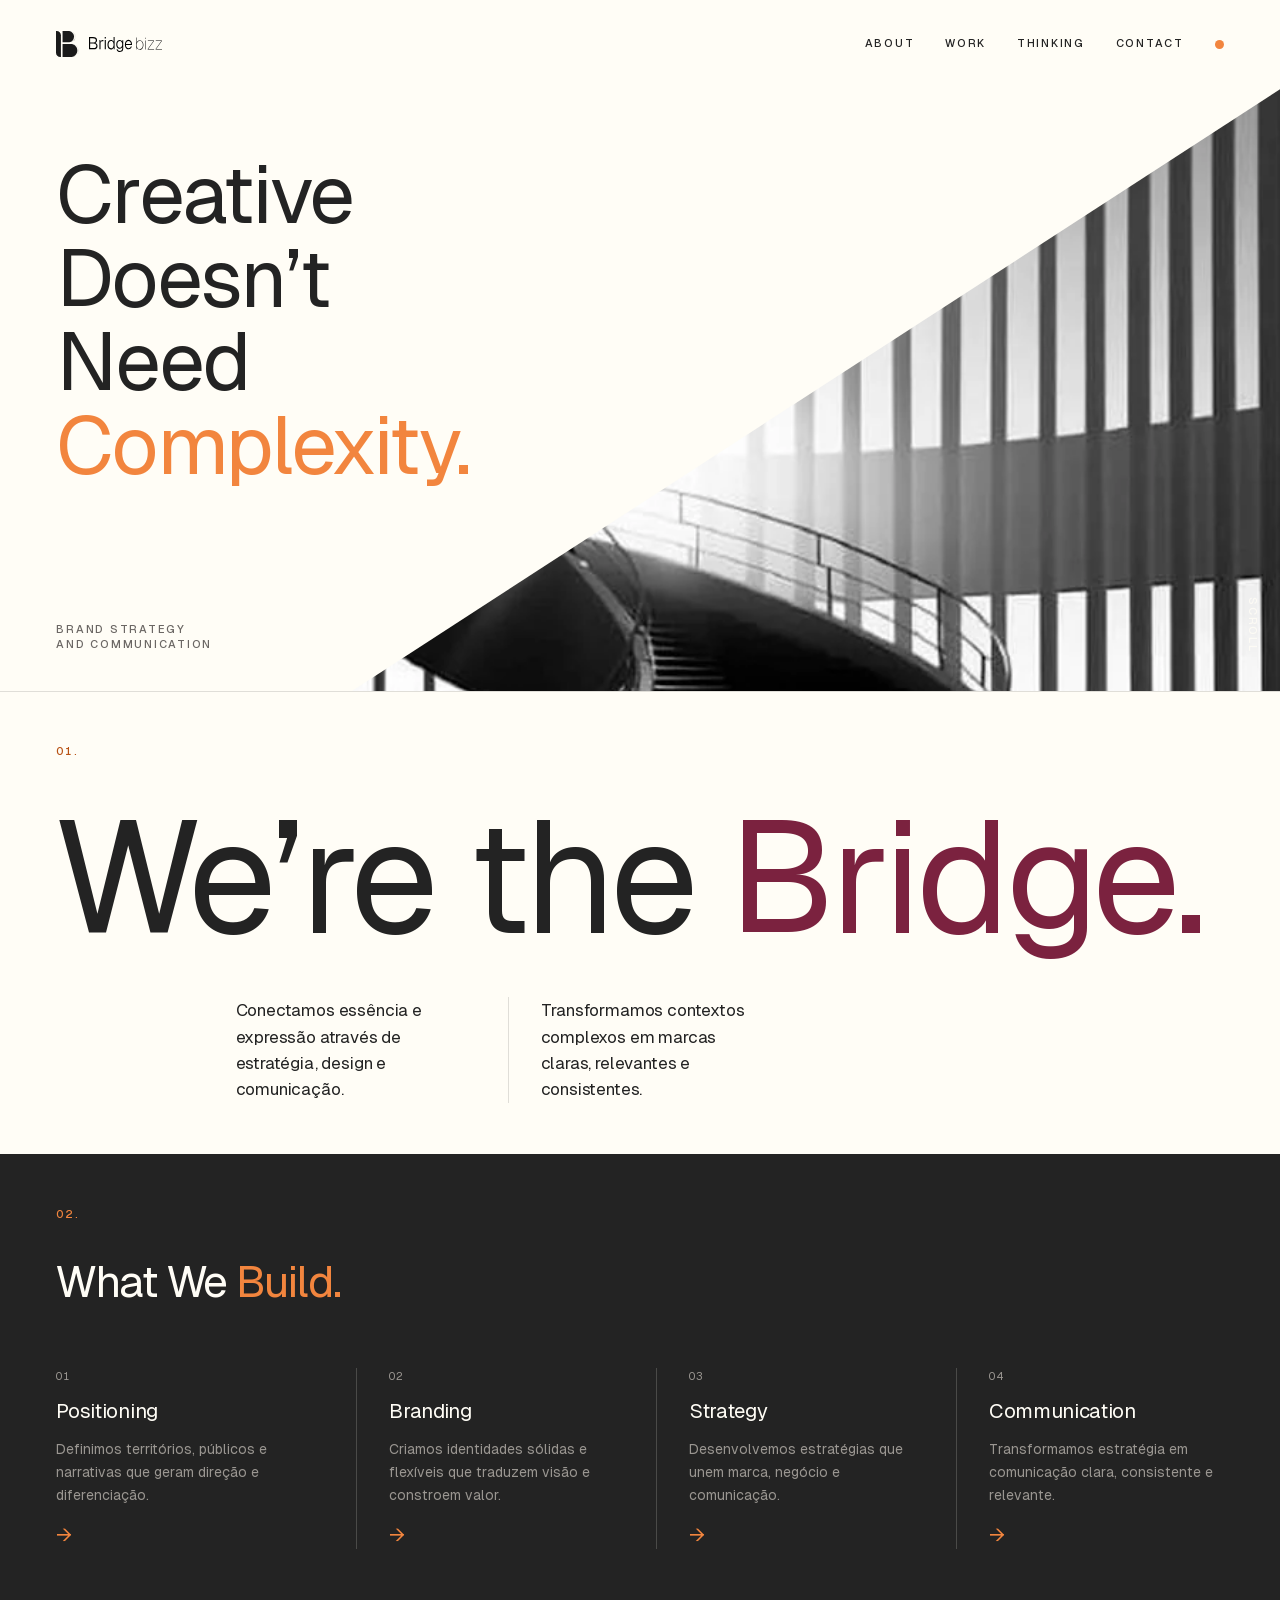
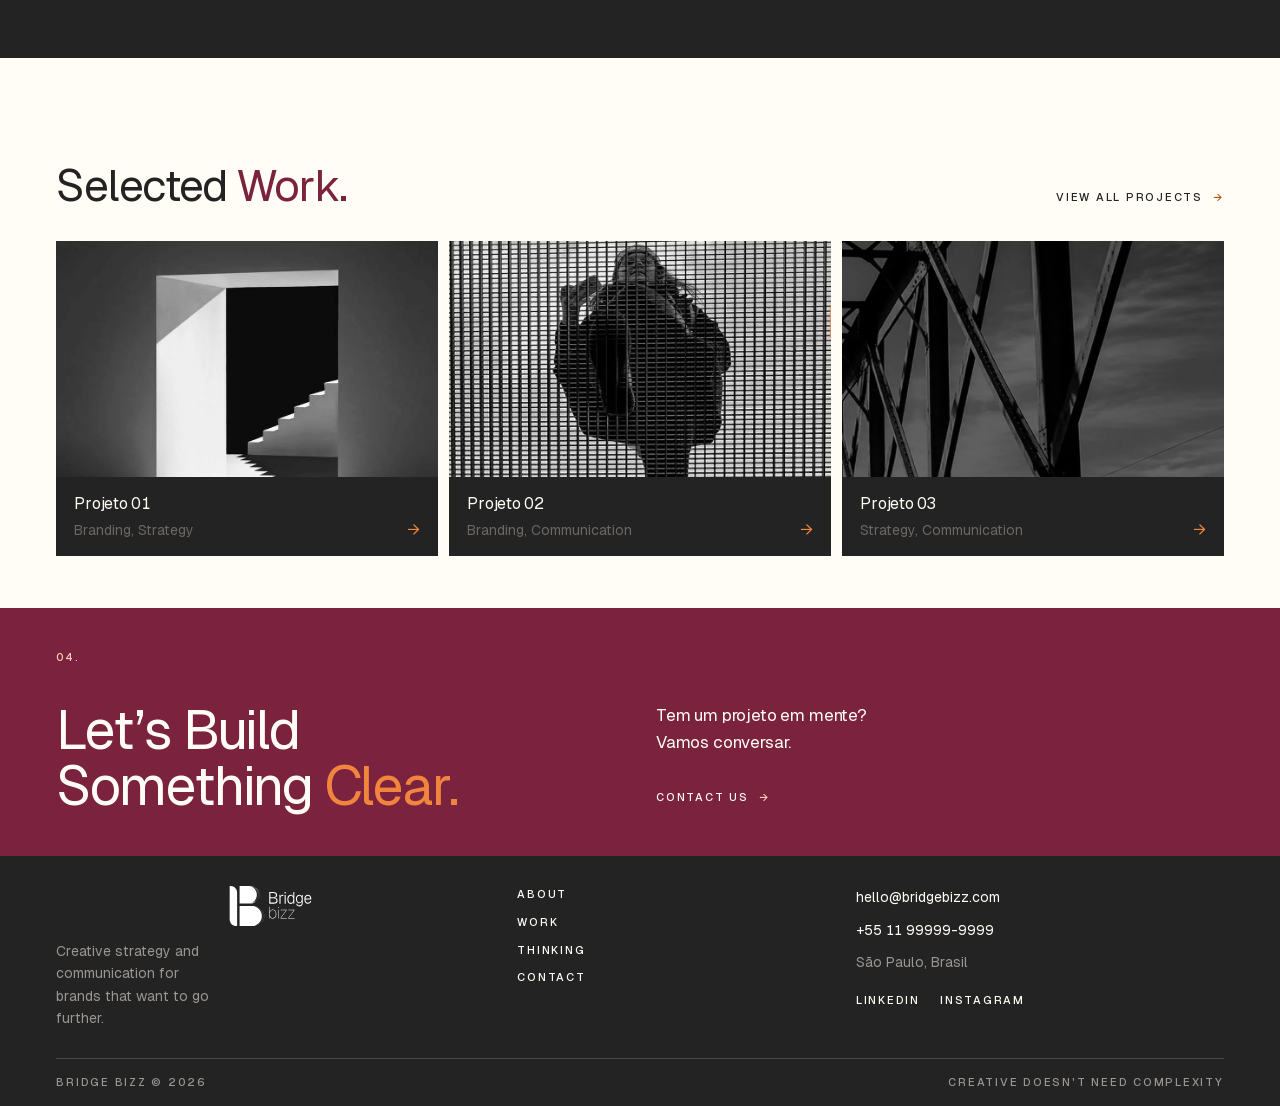
==== index.html @ 49d40e92 "feat: site institucional Bridge Bizz — home Home fiel ao print de referência da cliente, com medidas" ====
<!doctype html>
<html lang="pt-BR" class="no-js">
<head>
<meta charset="utf-8">
<meta name="viewport" content="width=device-width, initial-scale=1">
<title>Bridge Bizz — Hub de inteligência estratégica em marca e comunicação</title>
<meta name="description" content="A Bridge Bizz é a ponte entre quem você é e como você é percebido. Hub de inteligência estratégica em posicionamento, marca e comunicação.">
<meta name="robots" content="noindex, nofollow">
<link rel="icon" href="assets/logo/icon-dark.svg">
<link rel="preload" href="assets/fonts/geist-variable.woff2" as="font" type="font/woff2" crossorigin>
<link rel="stylesheet" href="assets/css/style.css">
<meta property="og:type" content="website">
<meta property="og:title" content="Bridge Bizz — Creative doesn't need complexity">
<meta property="og:description" content="Hub de inteligência estratégica em posicionamento, marca e comunicação.">
<meta property="og:image" content="assets/img/hero.webp">
</head>
<body>
<a class="skip-link" href="#main">Pular para o conteúdo</a>

<!-- ========== SHARED: header — replicar em todas as páginas ========== -->
<header class="header surface-light">
  <div class="wrap header__inner">
    <a class="header__logo" href="index.html" aria-label="Bridge Bizz — página inicial"
       style="display:flex;align-items:center;gap:.625rem">
      <img src="assets/logo/icon-dark.svg" alt="" style="height:clamp(20px,2.2vw,26px)">
      <img src="assets/logo/wordmark-inline-dark.svg" alt="Bridge Bizz" style="height:clamp(11px,1.15vw,15px)">
    </a>
    <button class="nav-toggle" type="button" aria-expanded="false" aria-controls="nav" aria-label="Abrir menu">
      <span></span><span></span><span></span>
    </button>
    <nav class="nav" id="nav" aria-label="Principal">
      <a href="about.html">About</a>
      <a href="work.html">Work</a>
      <a href="thinking.html">Thinking</a>
      <a href="contact.html">Contact</a>
      <span class="nav__dot" aria-hidden="true"></span>
    </nav>
  </div>
</header>
<!-- ========== /SHARED: header ========== -->

<main id="main">

  <!-- ---------------------------------------------------------- hero -- -->
  <section class="hero surface-light" aria-labelledby="hero-title">
    <div class="hero__media" data-reveal>
      <img src="assets/img/hero.webp" width="900" height="1254" fetchpriority="high"
           alt="Plano de concreto cortado por sombra dura, com um vão escuro revelando uma escada.">
    </div>
    <div class="wrap">
      <div class="hero__text">
        <h1 class="display display--hero" id="hero-title" data-reveal>
          Creative<br>Doesn’t<br>Need<br><span class="o">Complexity.</span>
        </h1>
        <p class="label label--muted" data-reveal>Brand strategy<br>and communication</p>
      </div>
    </div>
    <p class="hero__scroll label" aria-hidden="true">Scroll</p>
  </section>

  <hr class="rule">

  <!-- ------------------------------------------- 01. we're the bridge -- -->
  <section class="section surface-light" aria-labelledby="bridge-title">
    <div class="wrap">
      <p class="idx" data-reveal>01.</p>
      <h2 class="display display--statement" id="bridge-title" data-reveal>We’re the <em>Bridge.</em></h2>
      <div class="cols cols--2 cols--ruled indent" style="margin-top:clamp(1.75rem,3vw,2.5rem);max-width:32rem">
        <p class="lead" data-reveal>Conectamos essência e expressão através de estratégia, design e comunicação.</p>
        <p class="lead" data-reveal>Transformamos contextos complexos em marcas claras, relevantes e consistentes.</p>
      </div>
    </div>
  </section>

  <!-- ---------------------------------------------- 02. what we build -- -->
  <section class="section section--roomy surface-dark" aria-labelledby="build-title">
    <div class="wrap">
      <p class="idx" data-reveal>02.</p>
      <h2 class="display" id="build-title" data-reveal
          style="margin-bottom:clamp(2.5rem,5vw,4rem)">What We <em>Build.</em></h2>
      <div class="cols cols--ruled">

        <article class="pillar" data-reveal>
          <p class="pillar__n">01</p>
          <h3 class="h3">Positioning</h3>
          <p class="pillar__body">Definimos territórios, públicos e narrativas que geram direção e diferenciação.</p>
          <a class="link" href="about.html" aria-label="Conheça nossa atuação em Positioning"><span class="arrow" aria-hidden="true">&#8594;</span></a>
        </article>

        <article class="pillar" data-reveal>
          <p class="pillar__n">02</p>
          <h3 class="h3">Branding</h3>
          <p class="pillar__body">Criamos identidades sólidas e flexíveis que traduzem visão e constroem valor.</p>
          <a class="link" href="about.html" aria-label="Conheça nossa atuação em Branding"><span class="arrow" aria-hidden="true">&#8594;</span></a>
        </article>

        <article class="pillar" data-reveal>
          <p class="pillar__n">03</p>
          <h3 class="h3">Strategy</h3>
          <p class="pillar__body">Desenvolvemos estratégias que unem marca, negócio e comunicação.</p>
          <a class="link" href="about.html" aria-label="Conheça nossa atuação em Strategy"><span class="arrow" aria-hidden="true">&#8594;</span></a>
        </article>

        <article class="pillar" data-reveal>
          <p class="pillar__n">04</p>
          <h3 class="h3">Communication</h3>
          <p class="pillar__body">Transformamos estratégia em comunicação clara, consistente e relevante.</p>
          <a class="link" href="about.html" aria-label="Conheça nossa atuação em Communication"><span class="arrow" aria-hidden="true">&#8594;</span></a>
        </article>

      </div>
    </div>
  </section>

  <!-- --------------------------------------------- 03. selected work -- -->
  <section class="section surface-light" aria-labelledby="work-title">
    <div class="wrap">
      <p class="idx" data-reveal>03.</p>
      <div class="sec-head">
        <h2 class="display" id="work-title" data-reveal>Selected <em>Work.</em></h2>
        <a class="link link--label" href="work.html" data-reveal>
          <span>View all projects</span><span class="arrow" aria-hidden="true">&#8594;</span>
        </a>
      </div>
      <div class="tiles">
        <a class="tile" href="work.html" data-reveal>
          <div class="tile__img">
            <img src="assets/img/work-01.webp" width="880" height="727" loading="lazy"
                 alt="Vão de concreto atravessado por um feixe de luz que revela uma escada.">
          </div>
          <div class="tile__meta">
            <span><span class="h3">Projeto 01</span><br><span class="small muted">Branding, Strategy</span></span>
            <span class="arrow" aria-hidden="true">&#8594;</span>
          </div>
        </a>
        <a class="tile" href="work.html" data-reveal>
          <div class="tile__img">
            <img src="assets/img/work-02.webp" width="880" height="727" loading="lazy"
                 alt="Fachada em malha metálica densa, textura em preto e branco.">
          </div>
          <div class="tile__meta">
            <span><span class="h3">Projeto 02</span><br><span class="small muted">Branding, Communication</span></span>
            <span class="arrow" aria-hidden="true">&#8594;</span>
          </div>
        </a>
        <a class="tile" href="work.html" data-reveal>
          <div class="tile__img">
            <img src="assets/img/work-03.webp" width="880" height="727" loading="lazy"
                 alt="Estrutura treliçada de uma ponte metálica vista em perspectiva.">
          </div>
          <div class="tile__meta">
            <span><span class="h3">Projeto 03</span><br><span class="small muted">Strategy, Communication</span></span>
            <span class="arrow" aria-hidden="true">&#8594;</span>
          </div>
        </a>
      </div>
    </div>
  </section>

  <!-- ------------------------------------------------------- 04. cta -- -->
  <section class="cta surface-purple" aria-labelledby="cta-title">
    <div class="wrap">
      <p class="idx" data-reveal>04.</p>
      <div class="cta__grid">
        <h2 class="display display--cta" id="cta-title" data-reveal>Let’s Build<br>Something <em>Clear.</em></h2>
        <div data-reveal>
          <p class="lead" style="margin-bottom:1.75rem;max-width:26ch">Tem um projeto em mente?<br>Vamos conversar.</p>
          <a class="link link--label" href="contact.html">
            <span>Contact us</span><span class="arrow" aria-hidden="true">&#8594;</span>
          </a>
        </div>
      </div>
    </div>
  </section>

</main>

<!-- ========== SHARED: footer — replicar em todas as páginas ========== -->
<footer class="footer surface-dark">
  <div class="wrap">
    <div class="footer__top">
      <div class="footer__brand">
        <img src="assets/logo/lockup-light.svg" alt="Bridge Bizz">
        <p class="small muted" style="max-width:17ch">Creative strategy and communication for brands that want to go further.</p>
      </div>
      <nav class="footer__col footer__col--nav" aria-label="Rodapé">
        <a href="about.html">About</a>
        <a href="work.html">Work</a>
        <a href="thinking.html">Thinking</a>
        <a href="contact.html">Contact</a>
      </nav>
      <!-- PREENCHER: confirmar e-mail, telefone e URLs das redes com a cliente -->
      <div class="footer__col">
        <a href="mailto:hello@bridgebizz.com">hello@bridgebizz.com</a>
        <a href="tel:+5511999999999">+55 11 99999-9999</a>
        <p class="small muted">São Paulo, Brasil</p>
        <p class="footer__social">
          <a href="https://www.linkedin.com/" rel="noopener">LinkedIn</a>
          <a href="https://www.instagram.com/" rel="noopener">Instagram</a>
        </p>
      </div>
    </div>
    <div class="footer__bottom">
      <p class="label label--muted">Bridge Bizz &copy; 2026</p>
      <p class="label label--muted">Creative doesn't need complexity</p>
    </div>
  </div>
</footer>
<!-- ========== /SHARED: footer ========== -->

<script src="assets/js/main.js" defer></script>
</body>
</html>
---- assets/css/style.css ----
/* ==========================================================================
   Bridge Bizz — Design System
   Tokens extraídos por amostragem de pixel do "BBH mini brand book v3".
   Nota: o brand book traz dois HEX incorretos (Bridge Purple grafado #E30613
   e Bridge Orange grafado #232323). Os valores abaixo vêm dos swatches reais.
   ========================================================================== */

@font-face {
  font-family: 'Geist';
  src: url('../fonts/geist-variable.woff2') format('woff2');
  font-weight: 100 900;
  font-style: normal;
  font-display: swap;
}

/* --------------------------------------------------------------- reset -- */
*, *::before, *::after { box-sizing: border-box; }
* { margin: 0; }
html { -webkit-text-size-adjust: 100%; }
body { -webkit-font-smoothing: antialiased; }
img, svg, video { display: block; max-width: 100%; }
button, input, textarea, select { font: inherit; color: inherit; }
a { color: inherit; }
ul, ol { list-style: none; padding: 0; }

/* -------------------------------------------------------------- tokens -- */
:root {
  /* Paleta — proporção de uso 70 / 25 / 7 / 3 (brand book, "Uso recomendado") */
  --bb-white:  #FFFDF6;   /* Bridge White  — canvas          70% */
  --bb-dark:   #232323;   /* Bridge Dark   — texto e faixas  25% */
  --bb-purple: #7B223F;   /* Bridge Purple — presença         7% */
  --bb-orange: #F2853E;   /* Bridge Orange — ênfase pontual   3% */

  /* Rampas de tint (amostradas do brand book, p.18) */
  --purple-60: #97415C;
  --purple-40: #B5667D;
  --purple-20: #DA93A4;
  --purple-10: #EED4DB;
  --orange-60: #F79B60;
  --orange-40: #F9B585;
  --orange-20: #FCD1B5;
  --orange-10: #FDEDE2;
  --orange-ink: #B85214;  /* laranja escurecido — só para texto/glifo pequeno sobre off-white (4.85:1) */

  /* Neutros derivados */
  --paper:     #F5F2EA;   /* superfície secundária sobre o canvas */
  --dark-2:    #2E2E2E;   /* superfície elevada dentro da faixa escura */

  /* Tipografia */
  --font: 'Geist', ui-sans-serif, system-ui, -apple-system, 'Segoe UI', sans-serif;

  /* Escala calibrada contra o print de referência (medida de caixa de tinta,
     erro < 5%). A hierarquia da ref é deliberadamente MUITO contrastada:
     uma única declaração gigante (seção 01) e todo o resto pequeno.        */
  --fs-statement: clamp(2.5rem, 12.4vw, 11.15rem);    /* 40 → 178px  seção 01 */
  --fs-hero:      clamp(2.25rem, 6.39vw, 5.75rem);    /* 36 →  92px  h1 */
  --fs-cta:       clamp(2rem, 4.31vw, 3.875rem);      /* 32 →  62px  CTA */
  --fs-display:   clamp(1.75rem, 3.47vw, 3.125rem);   /* 28 →  50px  seções 02/03 */
  --fs-h3:      clamp(1.125rem, 1.6vw, 1.5rem);
  --fs-lead:    clamp(1.0625rem, 1.15vw, 1.25rem);
  --fs-body:    1rem;
  --fs-sm:      0.875rem;
  --fs-label:   0.6875rem;

  --lh-display: 1.02;
  --lh-tight:   1.15;
  --lh-body:    1.6;

  --tr-display: -0.035em;
  --tr-hero:    -0.03em;
  --tr-label:    0.16em;

  /* Layout */
  --maxw:      1440px;
  --gutter:    clamp(1.25rem, 4.4vw, 5rem);      /* 63px a 1440 (ref: 4.4%) */
  --section-y: clamp(2.5rem, 4.03vw, 3.625rem);  /* 58px a 1440 (ref) */
  --gap:       clamp(1.5rem, 2.5vw, 2.5rem);
  --header-h:  clamp(62px, 6.9vw, 99px);         /* 99px a 1440 (ref) */

  /* Motion — curvas fortes; as nativas do CSS são fracas demais */
  --ease-out:    cubic-bezier(0.23, 1, 0.32, 1);
  --ease-in-out: cubic-bezier(0.77, 0, 0.175, 1);
  --dur-fast:    160ms;
  --dur:         220ms;
  --dur-reveal:  520ms;

  /* Superfície ativa — sobrescrita por .surface-* */
  --bg:        var(--bb-white);
  --fg:        var(--bb-dark);
  --fg-muted:  #6B6764;
  --rule:      rgba(35, 35, 35, 0.14);
  --accent:    var(--bb-orange);
  --accent-ink: var(--orange-ink);
  --focus:     var(--bb-purple);
}

/* ------------------------------------------------------------ surfaces -- */
/* Um único set de componentes; a superfície só troca as variáveis.          */
.surface-light  { --bg: var(--bb-white);  --fg: var(--bb-dark);  --fg-muted: #6B6764; --rule: rgba(35,35,35,.14);  --accent: var(--bb-orange); --accent-ink: var(--orange-ink); --focus: var(--bb-purple); }
.surface-paper  { --bg: var(--paper);     --fg: var(--bb-dark);  --fg-muted: #6B6764; --rule: rgba(35,35,35,.16);  --accent: var(--bb-orange); --accent-ink: var(--orange-ink); --focus: var(--bb-purple); }
.surface-dark   { --bg: var(--bb-dark);   --fg: var(--bb-white); --fg-muted: #9A9691; --rule: rgba(255,253,246,.18);--accent: var(--bb-orange); --accent-ink: var(--bb-orange); --focus: var(--bb-orange); }
.surface-purple { --bg: var(--bb-purple); --fg: var(--bb-white); --fg-muted: #D8BCC5; --rule: rgba(255,253,246,.28);--accent: var(--bb-orange); --accent-ink: var(--orange-20); --focus: var(--bb-white); }

.surface-light, .surface-paper, .surface-dark, .surface-purple {
  background: var(--bg);
  color: var(--fg);
}

/* ---------------------------------------------------------------- base -- */
body {
  font-family: var(--font);
  font-size: var(--fs-body);
  line-height: var(--lh-body);
  background: var(--bb-white);
  color: var(--bb-dark);
  font-variant-numeric: tabular-nums;
}

::selection { background: var(--bb-purple); color: var(--bb-white); }

:where(a, button, input, textarea, [tabindex]):focus-visible {
  outline: 2px solid var(--focus);
  outline-offset: 3px;
}

.skip-link {
  position: absolute; left: var(--gutter); top: 0;
  transform: translateY(-140%);
  background: var(--bb-dark); color: var(--bb-white);
  padding: .75rem 1.25rem; z-index: 100;
  font-size: var(--fs-sm);
  transition: transform var(--dur) var(--ease-out);
}
.skip-link:focus-visible { transform: translateY(0); }

/* ----------------------------------------------------------- primitivas -- */
.wrap {
  max-width: var(--maxw);
  margin-inline: auto;
  padding-inline: var(--gutter);
}

.section { padding-block: var(--section-y); }
.section--flush { padding-block: 0; }
/* A ref dá mais respiro embaixo da faixa escura de pilares */
.section--roomy { padding-bottom: clamp(3.5rem, 8.5vw, 7.6rem); }

/* Régua de 1px — o sistema de layout herdado da referência Mother Design */
.rule { border: 0; border-top: 1px solid var(--rule); }

/* Eyebrow / label — caixa-alta, tracking largo */
.label {
  font-size: var(--fs-label);
  font-weight: 500;
  letter-spacing: var(--tr-label);
  text-transform: uppercase;
  line-height: 1.4;
}
.label--muted { color: var(--fg-muted); }

/* Índice numérico da seção (01. 02. 03.) */
.idx {
  font-size: var(--fs-label);
  font-weight: 500;
  letter-spacing: .1em;
  color: var(--accent-ink);
  margin-bottom: clamp(1.5rem, 2.8vw, 2.5rem);
}

/* Títulos */
.display {
  font-size: var(--fs-display);
  font-weight: 400;
  line-height: var(--lh-display);
  letter-spacing: var(--tr-display);
  text-wrap: balance;
}
.display--statement { font-size: var(--fs-statement); text-wrap: nowrap; }
.display--hero      { font-size: var(--fs-hero); }
.display--cta       { font-size: var(--fs-cta); }
.display em { font-style: normal; color: var(--bb-purple); }
.display .o  { color: var(--bb-orange); }
.surface-dark   .display em,
.surface-purple .display em { color: var(--bb-orange); }

.h3 {
  font-size: var(--fs-h3);
  font-weight: 400;
  line-height: var(--lh-tight);
  letter-spacing: -0.015em;
}

.lead {
  font-size: var(--fs-lead);
  line-height: 1.55;
  letter-spacing: -0.01em;
  text-wrap: pretty;
}

.muted { color: var(--fg-muted); }
.small { font-size: var(--fs-sm); }

/* Link com sublinhado que revela via clip-path (não anima layout) */
.link {
  display: inline-flex; align-items: center; gap: .625rem;
  position: relative;
  text-decoration: none;
  padding-block: .25rem;
  transition: transform var(--dur-fast) var(--ease-out);
}
.link::after {
  content: '';
  position: absolute; left: 0; right: 0; bottom: 0;
  border-bottom: 1px solid currentColor;
  clip-path: inset(0 0 0 0);
}
.link .arrow {
  display: inline-block;
  transition: transform var(--dur) var(--ease-out);
  color: var(--accent-ink);
}
.link:active { transform: scale(0.97); }

@media (hover: hover) and (pointer: fine) {
  .link::after { clip-path: inset(0 100% 0 0); transition: clip-path var(--dur) var(--ease-out); }
  .link:hover::after { clip-path: inset(0 0 0 0); }
  .link:hover .arrow { transform: translateX(4px); }
}

/* Variante do link em caixa-alta (usar junto com .link) */
.link--label { font-size: var(--fs-label); font-weight: 500; letter-spacing: var(--tr-label); text-transform: uppercase; }

/* Botão ghost com borda (raio 0 — regra do reference lock) */
.btn {
  display: inline-flex; align-items: center; gap: .75rem;
  padding: .9375rem 1.5rem;
  border: 1px solid currentColor;
  background: transparent;
  font-size: var(--fs-label);
  font-weight: 500;
  letter-spacing: var(--tr-label);
  text-transform: uppercase;
  text-decoration: none;
  cursor: pointer;
  transition: transform var(--dur-fast) var(--ease-out),
              background-color var(--dur) ease,
              color var(--dur) ease;
}
.btn:active { transform: scale(0.97); }
@media (hover: hover) and (pointer: fine) {
  .btn:hover { background: var(--fg); color: var(--bg); }
}

/* ================================================================ header */
.header {
  position: sticky; top: 0; z-index: 50;
  background: color-mix(in srgb, var(--bb-white) 88%, transparent);
  backdrop-filter: blur(10px);
  border-bottom: 1px solid transparent;
  transition: border-color var(--dur) ease;
}
.header[data-scrolled='true'] { border-bottom-color: rgba(35,35,35,.14); }

.header__inner {
  display: flex; align-items: center; justify-content: space-between;
  gap: 1.5rem;
  height: var(--header-h);
}
.header__logo { display: block; }
.header__logo svg, .header__logo img { height: clamp(22px, 2.4vw, 30px); width: auto; }
.footer__top { align-items: start; }

.nav { display: flex; align-items: center; gap: clamp(1.25rem, 2.4vw, 2.5rem); }
.nav a {
  font-size: var(--fs-label);
  font-weight: 500;
  letter-spacing: var(--tr-label);
  text-transform: uppercase;
  text-decoration: none;
  position: relative;
  padding-block: .375rem;
}
.nav a::after {
  content: ''; position: absolute; left: 0; right: 0; bottom: 0;
  border-bottom: 1px solid currentColor;
  clip-path: inset(0 100% 0 0);
  transition: clip-path var(--dur) var(--ease-out);
}
.nav a[aria-current='page']::after { clip-path: inset(0 0 0 0); }
@media (hover: hover) and (pointer: fine) { .nav a:hover::after { clip-path: inset(0 0 0 0); } }

.nav__dot {
  width: 9px; height: 9px; border-radius: 50%;
  background: var(--bb-orange);
  flex: none;
}

/* Toggle mobile */
.nav-toggle { display: none; border: 0; background: transparent; padding: .5rem; cursor: pointer; }
.nav-toggle span {
  display: block; width: 22px; height: 1px; background: currentColor;
  transition: transform var(--dur) var(--ease-out), opacity var(--dur) var(--ease-out);
}
.nav-toggle span + span { margin-top: 6px; }
.nav-toggle[aria-expanded='true'] span:nth-child(1) { transform: translateY(3.5px) rotate(45deg); }
.nav-toggle[aria-expanded='true'] span:nth-child(2) { opacity: 0; }
.nav-toggle[aria-expanded='true'] span:nth-child(3) { transform: translateY(-3.5px) rotate(-45deg); }

/* ================================================================== hero */
/* A mídia sangra até a borda direita da viewport (fora do .wrap) e é cortada
   na diagonal, reproduzindo o corte do print de referência.                 */
.hero {
  position: relative;
  overflow: clip;
  height: clamp(440px, 47vw, 677px);   /* 677px a 1440 (ref) */
}
.hero__media {
  position: absolute; inset: 0;
  /* Triângulo: a foto nasce no canto superior direito e abre até 27,5%
     na base — geometria medida linha a linha no print de referência.       */
  --cut-bot: 27.5%;
  clip-path: polygon(100% 0, 100% 100%, var(--cut-bot) 100%);
}
.hero__media img {
  width: 100%; height: 100%;
  object-fit: cover; object-position: 50% 26%;
}
.hero > .wrap { position: relative; z-index: 2; height: 100%; }
.hero__text {
  height: 100%;
  display: flex; flex-direction: column; justify-content: space-between;
  padding-block: clamp(2rem, 5vw, 4rem) clamp(1.75rem, 3vw, 2.5rem);
  max-width: min(100%, 46ch);
}

.hero__scroll {
  position: absolute; right: clamp(.75rem, 1.6vw, 1.5rem);
  bottom: clamp(1.75rem, 3vw, 2.5rem);
  writing-mode: vertical-rl;
  color: var(--bb-white);
  z-index: 3;
  opacity: .85;
}

/* ============================================================== colunas */
.cols {
  display: grid;
  gap: var(--gap);
  grid-template-columns: repeat(auto-fit, minmax(min(100%, 15rem), 1fr));
}
.cols--2 { grid-template-columns: repeat(auto-fit, minmax(min(100%, 13rem), 1fr)); }

/* Colunas separadas por filete vertical */
.cols--ruled > * { padding-left: var(--gap); border-left: 1px solid var(--rule); }
.cols--ruled > :first-child { padding-left: 0; border-left: 0; }

/* Bloco de pilar numerado (What We Build) */
.pillar { display: flex; flex-direction: column; gap: .875rem; }
.pillar__n { font-size: var(--fs-label); letter-spacing: .1em; color: var(--fg-muted); }
.pillar__body { color: var(--fg-muted); font-size: var(--fs-sm); line-height: 1.65; flex: 1; }
.pillar .arrow { color: var(--accent-ink); font-size: 1.25rem; line-height: 1; }

/* Cabeçalho de seção: título à esquerda, ação à direita */
.sec-head {
  display: flex; align-items: baseline; justify-content: space-between;
  gap: var(--gap); flex-wrap: wrap;
  margin-bottom: clamp(1.5rem, 2.4vw, 2.125rem);
}

/* ============================================================ work tiles */
.tiles {
  display: grid; gap: clamp(.5rem, .9vw, .8125rem);
  grid-template-columns: repeat(auto-fit, minmax(min(100%, 16rem), 1fr));
}
.tile { position: relative; display: block; text-decoration: none; overflow: clip; }
.tile__img { aspect-ratio: 1.21; overflow: clip; background: var(--dark-2); }
.tile__img img {
  width: 100%; height: 100%; object-fit: cover;
  transition: transform 600ms var(--ease-out);
}
/* A faixa de legenda sobrepõe a base da imagem (como no print de referência) */
.tile__meta {
  position: absolute; left: 0; right: 0; bottom: 0;
  display: flex; align-items: flex-end; justify-content: space-between; gap: 1rem;
  padding: .875rem 1.125rem;
  background: var(--bb-dark); color: var(--bb-white);
}
.tile__meta .h3 { font-size: var(--fs-body); }
.tile__meta .arrow { color: var(--bb-orange); transition: transform var(--dur) var(--ease-out); }
.tile:active { transform: scale(0.995); }
@media (hover: hover) and (pointer: fine) {
  .tile:hover .tile__img img { transform: scale(1.04); }
  .tile:hover .tile__meta .arrow { transform: translateX(4px); }
}
.tile--empty .tile__img {
  display: grid; place-items: center;
  background: var(--paper);
  border: 1px solid var(--rule);
}

/* ============================================================ faixa foto */
.band { display: block; }
.band img { width: 100%; height: clamp(160px, 22vw, 300px); object-fit: cover; }

/* ================================================================== cta */
.cta { padding-block: clamp(2rem, 3.2vw, 2.875rem); }
.cta__grid {
  display: grid; gap: var(--gap);
  grid-template-columns: repeat(auto-fit, minmax(min(100%, 22rem), 1fr));
  align-items: start;
}
/* Laranja sobre bordô só passa contraste em display grande (3.8:1).
   Texto pequeno na faixa bordô usa tint claro ou branco. */


/* =============================================================== footer */
.footer { padding-block: clamp(1.75rem, 2.4vw, 2.125rem) clamp(.875rem, 1.2vw, 1.125rem); }
.footer__top {
  display: grid; gap: var(--gap);
  grid-template-columns: minmax(0,1.4fr) minmax(0,1fr) minmax(0,1.2fr);
  padding-bottom: clamp(1.5rem, 2.2vw, 2rem);
}
.footer__brand { display: flex; flex-direction: column; gap: .875rem; }
.footer__brand svg, .footer__brand img { height: clamp(34px, 3.1vw, 44px); width: auto; }
.footer__col { display: flex; flex-direction: column; gap: .625rem; }
.footer__col a { text-decoration: none; font-size: var(--fs-sm); }
.footer__col--nav a { font-size: var(--fs-label); font-weight: 500; letter-spacing: var(--tr-label); text-transform: uppercase; }
.footer__social { display: flex; gap: 1.25rem; margin-top: .5rem; }
.footer__social a { font-size: var(--fs-label); font-weight: 500; letter-spacing: var(--tr-label); text-transform: uppercase; }
@media (hover: hover) and (pointer: fine) { .footer__col a:hover { color: var(--bb-orange); } }
.footer__bottom {
  display: flex; justify-content: space-between; gap: 1rem; flex-wrap: wrap;
  padding-top: 1rem; border-top: 1px solid var(--rule);
}

/* Marcador de conteúdo pendente do cliente */
.todo {
  display: inline-block;
  background: var(--orange-10); color: var(--bb-purple);
  border: 1px dashed var(--bb-orange);
  padding: .125rem .5rem;
  font-size: var(--fs-label); letter-spacing: .08em; text-transform: uppercase;
}
.surface-dark .todo, .surface-purple .todo { background: transparent; color: var(--bb-orange); }

/* ============================================================== reveals */
[data-reveal] {
  opacity: 0;
  transform: translateY(14px);
  transition: opacity var(--dur-reveal) var(--ease-out),
              transform var(--dur-reveal) var(--ease-out);
  transition-delay: var(--d, 0ms);
}
[data-reveal].is-in { opacity: 1; transform: none; }
.no-js [data-reveal] { opacity: 1; transform: none; }

/* ========================================================== responsivo */
@media (min-width: 48em) {
  .hero__text { padding-right: 52%; max-width: none; }
  /* Recuo das colunas de apoio, como no print de referência */
  .indent { margin-left: clamp(0px, 14vw, 12rem); }
}

@media (max-width: 47.99em) {
  .nav-toggle { display: block; }
  .nav {
    position: fixed; inset: var(--header-h) 0 auto 0;
    flex-direction: column; align-items: flex-start;
    gap: 0;
    background: var(--bb-white);
    border-bottom: 1px solid rgba(35,35,35,.14);
    padding: .5rem var(--gutter) 1.5rem;
    clip-path: inset(0 0 100% 0);
    transition: clip-path 300ms var(--ease-out);
  }
  .nav[data-open='true'] { clip-path: inset(0 0 0 0); }
  .nav a { width: 100%; padding-block: .875rem; font-size: var(--fs-sm); letter-spacing: .12em; border-bottom: 1px solid rgba(35,35,35,.1); }
  .nav a::after { display: none; }
  .nav__dot { display: none; }

  .display--statement { text-wrap: balance; }
  .hero { height: auto; display: flex; flex-direction: column-reverse; }
  .hero__media { position: static; clip-path: none; aspect-ratio: 16 / 10; }
  .hero > .wrap { height: auto; }
  .hero__text { height: auto; gap: 2rem; padding-block: 2.5rem 2.75rem; }
  .hero__scroll { display: none; }

  .footer__top { grid-template-columns: 1fr; }
  .cols--ruled > * { padding-left: 0; border-left: 0; padding-top: 1.5rem; border-top: 1px solid var(--rule); }
  .cols--ruled > :first-child { padding-top: 0; border-top: 0; }
}

/* ====================================================== reduced motion */
@media (prefers-reduced-motion: reduce) {
  *, *::before, *::after {
    animation-duration: 0.01ms !important;
    animation-iteration-count: 1 !important;
    transition-duration: 0.01ms !important;
    scroll-behavior: auto !important;
  }
  [data-reveal] { opacity: 1; transform: none; }
}

@media (prefers-reduced-motion: no-preference) {
  html { scroll-behavior: smooth; }
}
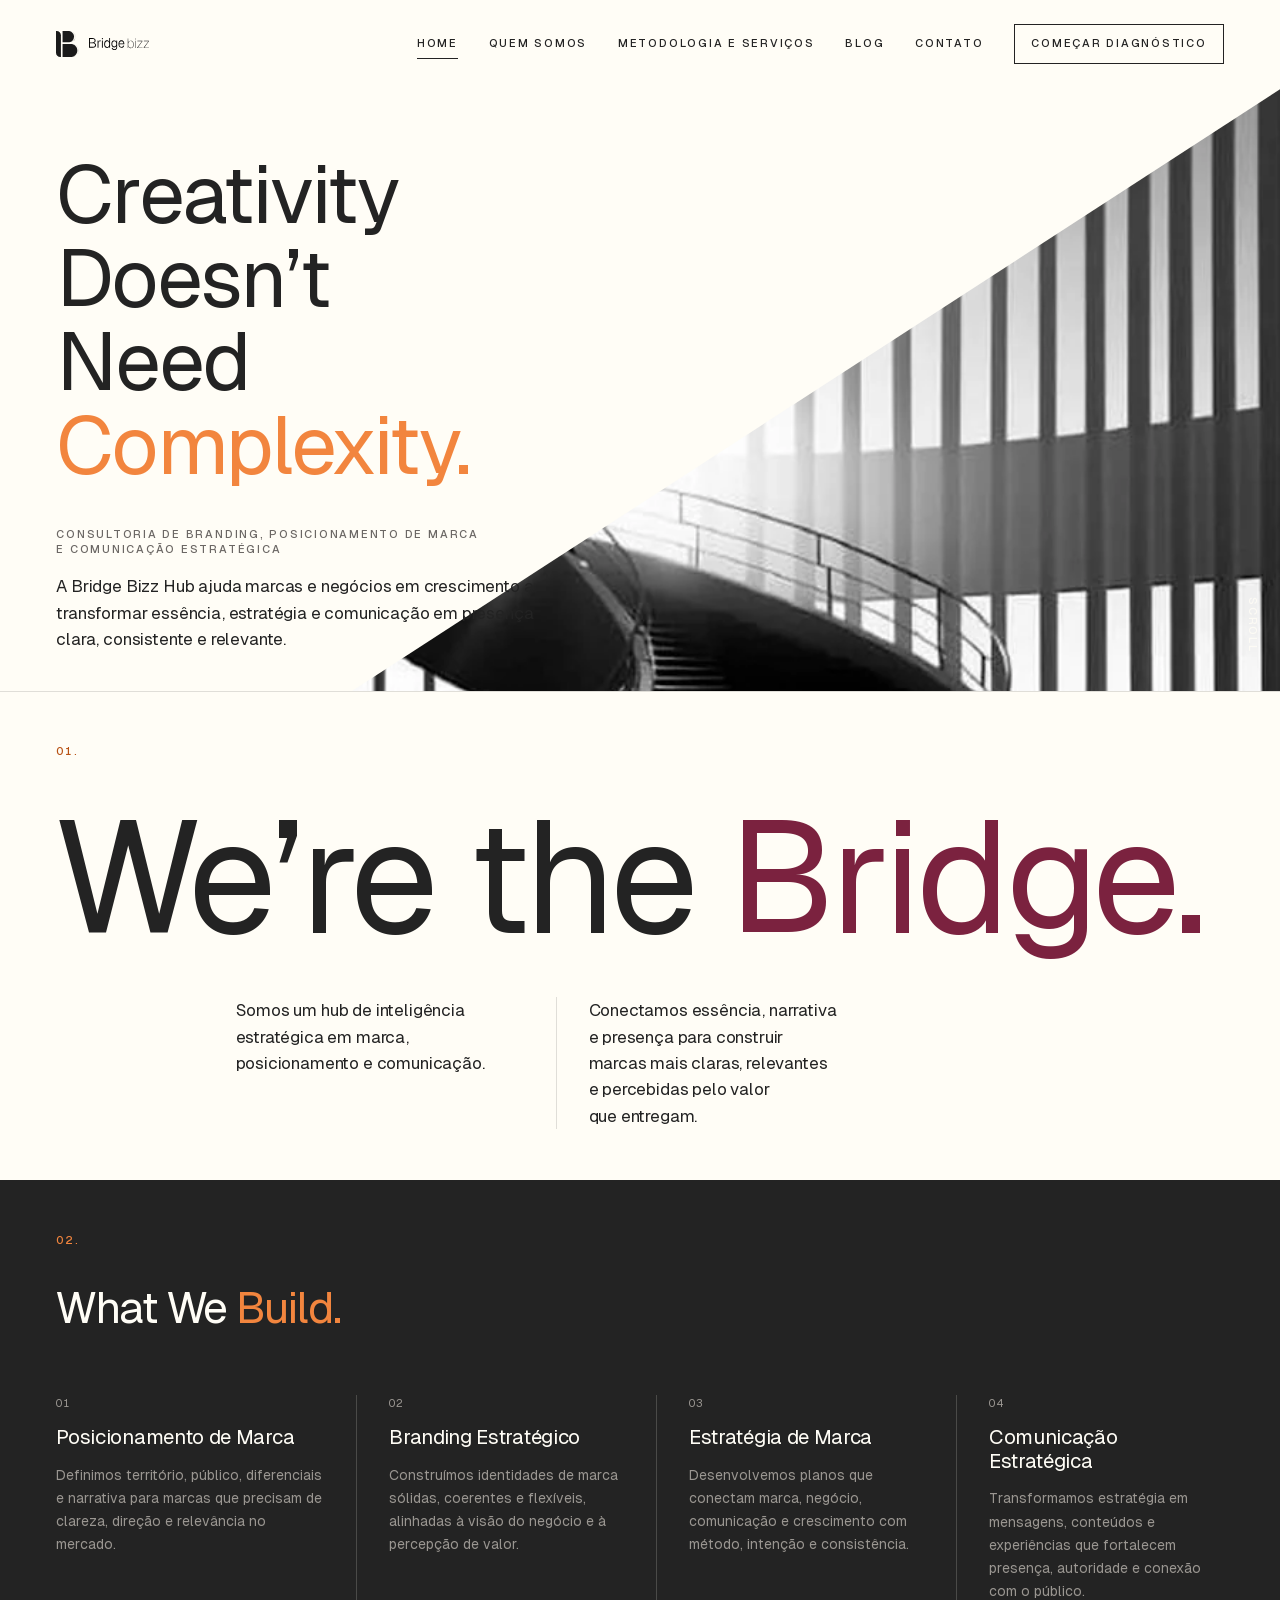
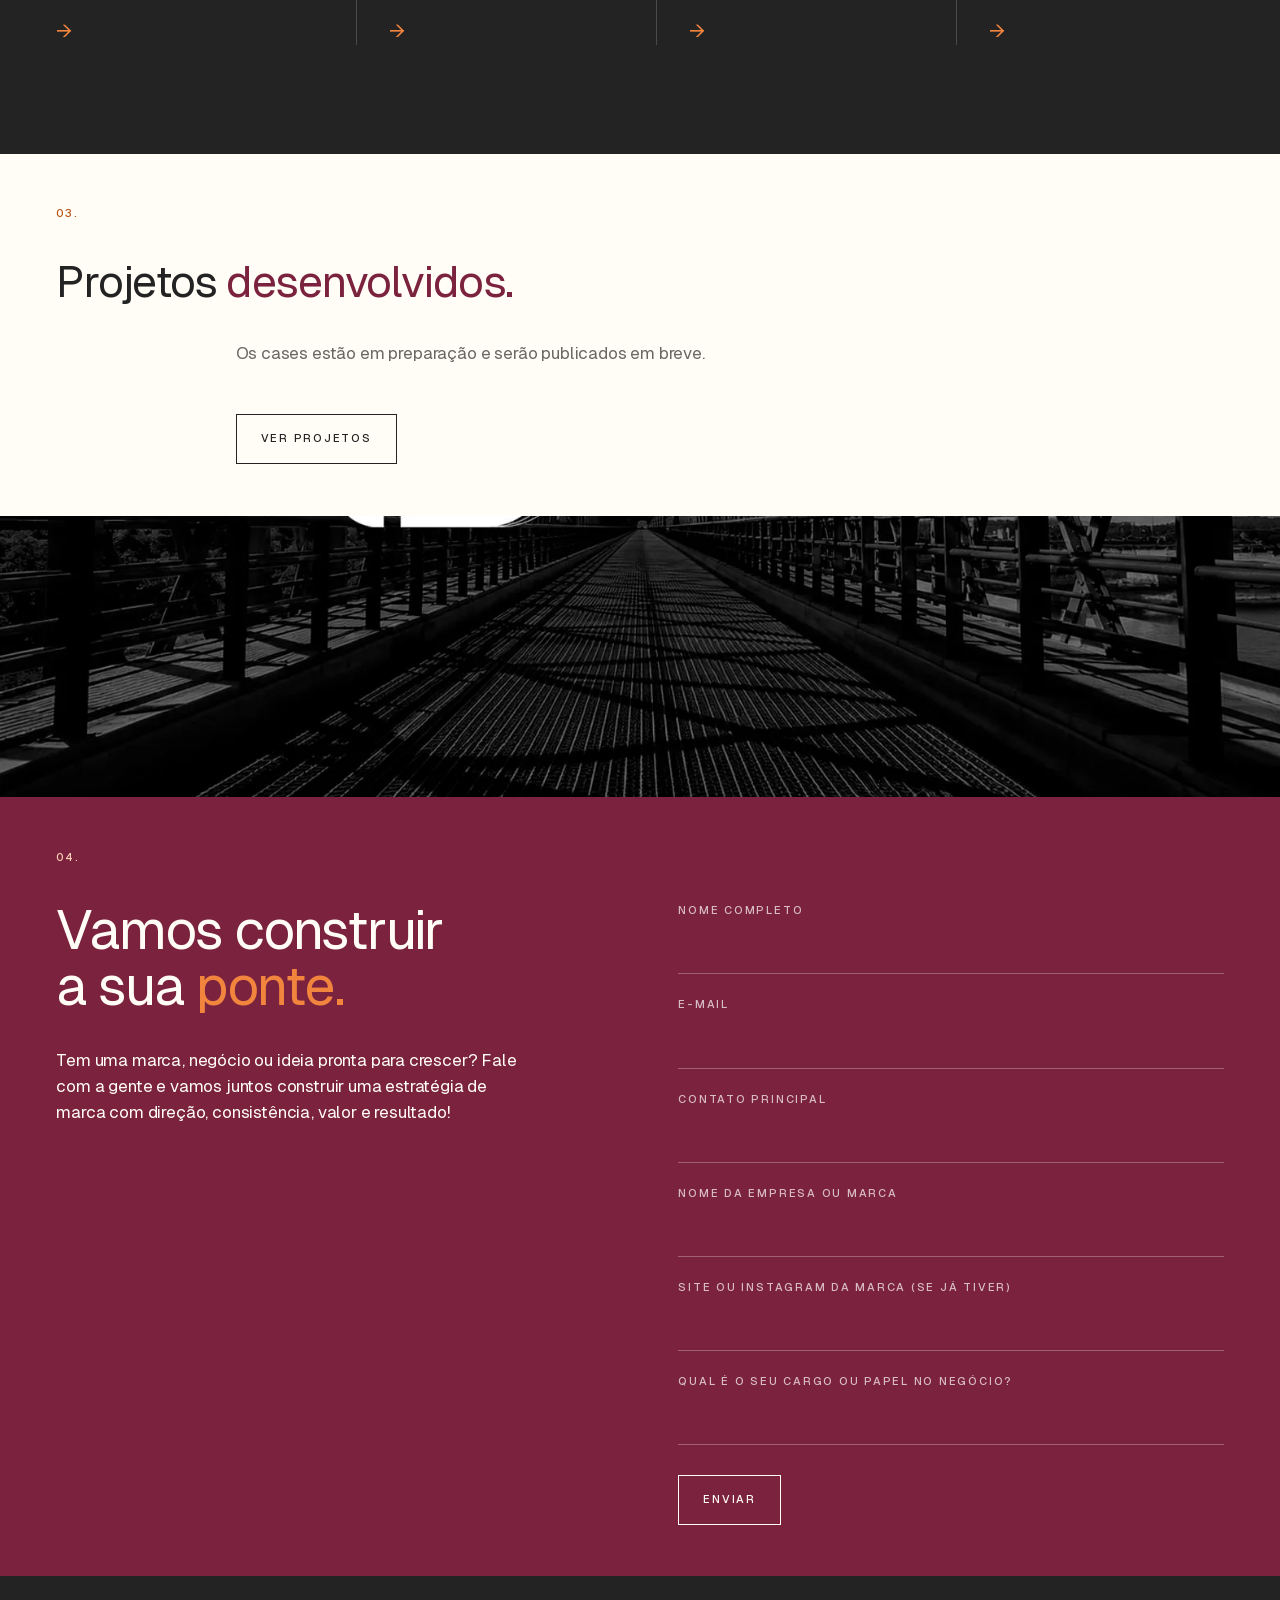
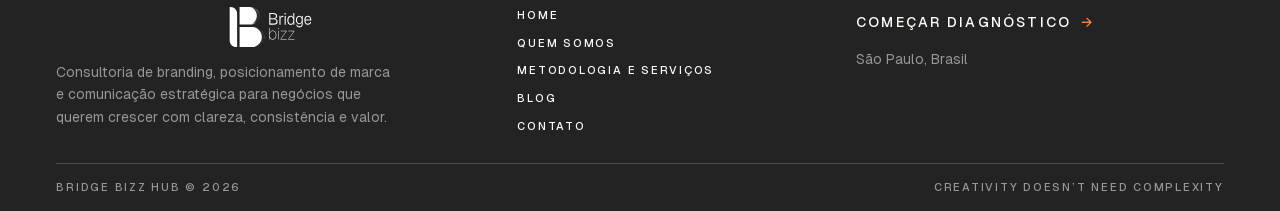
==== commit 0659239b: "feat: aplica copy final e arquitetura do site Bridge Bizz Hub - menu passa a Home / Quem Somos / Met" ====
--- a/index.html
+++ b/index.html
@@ -3,15 +3,15 @@
 <head>
 <meta charset="utf-8">
 <meta name="viewport" content="width=device-width, initial-scale=1">
-<title>Bridge Bizz — Hub de inteligência estratégica em marca e comunicação</title>
-<meta name="description" content="A Bridge Bizz é a ponte entre quem você é e como você é percebido. Hub de inteligência estratégica em posicionamento, marca e comunicação.">
+<title>Bridge Bizz Hub | Consultoria de Branding e Posicionamento de Marca</title>
+<meta name="description" content="Consultoria de branding, posicionamento de marca e comunicação estratégica para negócios que querem crescer com clareza, consistência e valor percebido.">
 <meta name="robots" content="noindex, nofollow">
 <link rel="icon" href="assets/logo/icon-dark.svg">
 <link rel="preload" href="assets/fonts/geist-variable.woff2" as="font" type="font/woff2" crossorigin>
 <link rel="stylesheet" href="assets/css/style.css">
 <meta property="og:type" content="website">
-<meta property="og:title" content="Bridge Bizz — Creative doesn't need complexity">
-<meta property="og:description" content="Hub de inteligência estratégica em posicionamento, marca e comunicação.">
+<meta property="og:title" content="Bridge Bizz Hub | Consultoria de Branding e Posicionamento de Marca">
+<meta property="og:description" content="Consultoria de branding, posicionamento de marca e comunicação estratégica para negócios que querem crescer com clareza, consistência e valor percebido.">
 <meta property="og:image" content="assets/img/hero.webp">
 </head>
 <body>
@@ -20,20 +20,21 @@
 <!-- ========== SHARED: header — replicar em todas as páginas ========== -->
 <header class="header surface-light">
   <div class="wrap header__inner">
-    <a class="header__logo" href="index.html" aria-label="Bridge Bizz — página inicial"
+    <a class="header__logo" href="index.html" aria-label="Bridge Bizz Hub — página inicial"
        style="display:flex;align-items:center;gap:.625rem">
       <img src="assets/logo/icon-dark.svg" alt="" style="height:clamp(20px,2.2vw,26px)">
-      <img src="assets/logo/wordmark-inline-dark.svg" alt="Bridge Bizz" style="height:clamp(11px,1.15vw,15px)">
+      <img src="assets/logo/wordmark-inline-dark.svg" alt="Bridge Bizz" style="height:clamp(9px,1vw,12px)">
     </a>
     <button class="nav-toggle" type="button" aria-expanded="false" aria-controls="nav" aria-label="Abrir menu">
       <span></span><span></span><span></span>
     </button>
     <nav class="nav" id="nav" aria-label="Principal">
-      <a href="about.html">About</a>
-      <a href="work.html">Work</a>
-      <a href="thinking.html">Thinking</a>
-      <a href="contact.html">Contact</a>
-      <span class="nav__dot" aria-hidden="true"></span>
+      <a href="index.html" aria-current="page">Home</a>
+      <a href="about.html">Quem Somos</a>
+      <a href="metodologia.html">Metodologia e Serviços</a>
+      <a href="blog.html">Blog</a>
+      <a href="contact.html">Contato</a>
+      <a class="btn btn--nav" href="#diagnostico">Começar diagnóstico</a>
     </nav>
   </div>
 </header>
@@ -44,15 +45,23 @@
   <!-- ---------------------------------------------------------- hero -- -->
   <section class="hero surface-light" aria-labelledby="hero-title">
     <div class="hero__media" data-reveal>
-      <img src="assets/img/hero.webp" width="900" height="1254" fetchpriority="high"
+      <img src="assets/img/hero.webp" width="900" height="1080" fetchpriority="high"
            alt="Plano de concreto cortado por sombra dura, com um vão escuro revelando uma escada.">
     </div>
     <div class="wrap">
       <div class="hero__text">
         <h1 class="display display--hero" id="hero-title" data-reveal>
-          Creative<br>Doesn’t<br>Need<br><span class="o">Complexity.</span>
+          Creativity<br>Doesn’t<br>Need<br><span class="o">Complexity.</span>
         </h1>
-        <p class="label label--muted" data-reveal>Brand strategy<br>and communication</p>
+        <div data-reveal>
+          <p class="label label--muted" style="margin-bottom:1rem">
+            Consultoria de branding, posicionamento de marca<br>e comunicação estratégica
+          </p>
+          <p class="lead" style="max-width:44ch">
+            A Bridge Bizz Hub ajuda marcas e negócios em crescimento a transformar
+            essência, estratégia e comunicação em presença clara, consistente e relevante.
+          </p>
+        </div>
       </div>
     </div>
     <p class="hero__scroll label" aria-hidden="true">Scroll</p>
@@ -65,9 +74,9 @@
     <div class="wrap">
       <p class="idx" data-reveal>01.</p>
       <h2 class="display display--statement" id="bridge-title" data-reveal>We’re the <em>Bridge.</em></h2>
-      <div class="cols cols--2 cols--ruled indent" style="margin-top:clamp(1.75rem,3vw,2.5rem);max-width:32rem">
-        <p class="lead" data-reveal>Conectamos essência e expressão através de estratégia, design e comunicação.</p>
-        <p class="lead" data-reveal>Transformamos contextos complexos em marcas claras, relevantes e consistentes.</p>
+      <div class="cols cols--2 cols--ruled indent" style="margin-top:clamp(1.75rem,3vw,2.5rem);max-width:38rem">
+        <p class="lead" data-reveal>Somos um hub de inteligência estratégica em marca, posicionamento e comunicação.</p>
+        <p class="lead" data-reveal>Conectamos essência, narrativa e presença para construir marcas mais claras, relevantes e percebidas pelo valor que entregam.</p>
       </div>
     </div>
   </section>
@@ -82,93 +91,98 @@
 
         <article class="pillar" data-reveal>
           <p class="pillar__n">01</p>
-          <h3 class="h3">Positioning</h3>
-          <p class="pillar__body">Definimos territórios, públicos e narrativas que geram direção e diferenciação.</p>
-          <a class="link" href="about.html" aria-label="Conheça nossa atuação em Positioning"><span class="arrow" aria-hidden="true">&#8594;</span></a>
+          <h3 class="h3">Posicionamento de Marca</h3>
+          <p class="pillar__body">Definimos território, público, diferenciais e narrativa para marcas que precisam de clareza, direção e relevância no mercado.</p>
+          <a class="link" href="metodologia.html" aria-label="Conheça nossa atuação em Posicionamento de Marca"><span class="arrow" aria-hidden="true">&#8594;</span></a>
         </article>
 
         <article class="pillar" data-reveal>
           <p class="pillar__n">02</p>
-          <h3 class="h3">Branding</h3>
-          <p class="pillar__body">Criamos identidades sólidas e flexíveis que traduzem visão e constroem valor.</p>
-          <a class="link" href="about.html" aria-label="Conheça nossa atuação em Branding"><span class="arrow" aria-hidden="true">&#8594;</span></a>
+          <h3 class="h3">Branding Estratégico</h3>
+          <p class="pillar__body">Construímos identidades de marca sólidas, coerentes e flexíveis, alinhadas à visão do negócio e à percepção de valor.</p>
+          <a class="link" href="metodologia.html" aria-label="Conheça nossa atuação em Branding Estratégico"><span class="arrow" aria-hidden="true">&#8594;</span></a>
         </article>
 
         <article class="pillar" data-reveal>
           <p class="pillar__n">03</p>
-          <h3 class="h3">Strategy</h3>
-          <p class="pillar__body">Desenvolvemos estratégias que unem marca, negócio e comunicação.</p>
-          <a class="link" href="about.html" aria-label="Conheça nossa atuação em Strategy"><span class="arrow" aria-hidden="true">&#8594;</span></a>
+          <h3 class="h3">Estratégia de Marca</h3>
+          <p class="pillar__body">Desenvolvemos planos que conectam marca, negócio, comunicação e crescimento com método, intenção e consistência.</p>
+          <a class="link" href="metodologia.html" aria-label="Conheça nossa atuação em Estratégia de Marca"><span class="arrow" aria-hidden="true">&#8594;</span></a>
         </article>
 
         <article class="pillar" data-reveal>
           <p class="pillar__n">04</p>
-          <h3 class="h3">Communication</h3>
-          <p class="pillar__body">Transformamos estratégia em comunicação clara, consistente e relevante.</p>
-          <a class="link" href="about.html" aria-label="Conheça nossa atuação em Communication"><span class="arrow" aria-hidden="true">&#8594;</span></a>
-        </article>
-
-      </div>
-    </div>
-  </section>
-
-  <!-- --------------------------------------------- 03. selected work -- -->
+          <h3 class="h3">Comunicação Estratégica</h3>
+          <p class="pillar__body">Transformamos estratégia em mensagens, conteúdos e experiências que fortalecem presença, autoridade e conexão com o público.</p>
+          <a class="link" href="metodologia.html" aria-label="Conheça nossa atuação em Comunicação Estratégica"><span class="arrow" aria-hidden="true">&#8594;</span></a>
+        </article>
+
+      </div>
+    </div>
+  </section>
+
+  <!-- --------------------------------------- 03. projetos desenvolvidos -- -->
+  <!-- PREENCHER: a cliente ainda vai definir como apresentar os projetos.
+       Enquanto isso, a seção leva para a página de projetos. -->
   <section class="section surface-light" aria-labelledby="work-title">
     <div class="wrap">
       <p class="idx" data-reveal>03.</p>
-      <div class="sec-head">
-        <h2 class="display" id="work-title" data-reveal>Selected <em>Work.</em></h2>
-        <a class="link link--label" href="work.html" data-reveal>
-          <span>View all projects</span><span class="arrow" aria-hidden="true">&#8594;</span>
-        </a>
-      </div>
-      <div class="tiles">
-        <a class="tile" href="work.html" data-reveal>
-          <div class="tile__img">
-            <img src="assets/img/work-01.webp" width="880" height="727" loading="lazy"
-                 alt="Vão de concreto atravessado por um feixe de luz que revela uma escada.">
-          </div>
-          <div class="tile__meta">
-            <span><span class="h3">Projeto 01</span><br><span class="small muted">Branding, Strategy</span></span>
-            <span class="arrow" aria-hidden="true">&#8594;</span>
-          </div>
-        </a>
-        <a class="tile" href="work.html" data-reveal>
-          <div class="tile__img">
-            <img src="assets/img/work-02.webp" width="880" height="727" loading="lazy"
-                 alt="Fachada em malha metálica densa, textura em preto e branco.">
-          </div>
-          <div class="tile__meta">
-            <span><span class="h3">Projeto 02</span><br><span class="small muted">Branding, Communication</span></span>
-            <span class="arrow" aria-hidden="true">&#8594;</span>
-          </div>
-        </a>
-        <a class="tile" href="work.html" data-reveal>
-          <div class="tile__img">
-            <img src="assets/img/work-03.webp" width="880" height="727" loading="lazy"
-                 alt="Estrutura treliçada de uma ponte metálica vista em perspectiva.">
-          </div>
-          <div class="tile__meta">
-            <span><span class="h3">Projeto 03</span><br><span class="small muted">Strategy, Communication</span></span>
-            <span class="arrow" aria-hidden="true">&#8594;</span>
-          </div>
-        </a>
-      </div>
-    </div>
-  </section>
-
-  <!-- ------------------------------------------------------- 04. cta -- -->
-  <section class="cta surface-purple" aria-labelledby="cta-title">
+      <h2 class="display" id="work-title" data-reveal>Projetos <em>desenvolvidos.</em></h2>
+      <p class="lead muted indent" data-reveal style="max-width:46ch;margin-top:clamp(1.5rem,3vw,2.25rem)">
+        Os cases estão em preparação e serão publicados em breve.
+      </p>
+      <p class="indent" data-reveal style="margin-top:clamp(2rem,4vw,3rem)">
+        <a class="btn" href="work.html">Ver projetos</a>
+      </p>
+    </div>
+  </section>
+
+  <section class="band" aria-hidden="true">
+    <img src="assets/img/band-bridge.webp" width="1920" height="346" loading="lazy" alt="">
+  </section>
+
+  <!-- ------------------------------------------------- 04. formulário -- -->
+  <section class="section surface-purple" id="diagnostico" aria-labelledby="form-title">
     <div class="wrap">
       <p class="idx" data-reveal>04.</p>
-      <div class="cta__grid">
-        <h2 class="display display--cta" id="cta-title" data-reveal>Let’s Build<br>Something <em>Clear.</em></h2>
-        <div data-reveal>
-          <p class="lead" style="margin-bottom:1.75rem;max-width:26ch">Tem um projeto em mente?<br>Vamos conversar.</p>
-          <a class="link link--label" href="contact.html">
-            <span>Contact us</span><span class="arrow" aria-hidden="true">&#8594;</span>
-          </a>
+      <div class="cols cols--2" style="gap:clamp(2.5rem,6vw,5rem);align-items:start">
+        <div>
+          <h2 class="display display--cta" id="form-title" data-reveal>Vamos construir<br>a sua <em>ponte.</em></h2>
+          <p class="lead" data-reveal style="margin-top:clamp(1.5rem,3vw,2rem);max-width:42ch">
+            Tem uma marca, negócio ou ideia pronta para crescer? Fale com a gente e vamos
+            juntos construir uma estratégia de marca com direção, consistência, valor e resultado!
+          </p>
         </div>
+
+        <!-- PREENCHER: definir o endpoint do formulário (Formspree, Basin, Vercel Function…).
+             Sem `action`, o envio não sai do navegador. -->
+        <form class="form" method="post" data-reveal>
+          <p class="field">
+            <label for="f-nome">Nome completo</label>
+            <input id="f-nome" name="nome" type="text" autocomplete="name" required>
+          </p>
+          <p class="field">
+            <label for="f-email">E-mail</label>
+            <input id="f-email" name="email" type="email" autocomplete="email" required>
+          </p>
+          <p class="field">
+            <label for="f-contato">Contato principal</label>
+            <input id="f-contato" name="contato" type="tel" autocomplete="tel" required>
+          </p>
+          <p class="field">
+            <label for="f-empresa">Nome da empresa ou marca</label>
+            <input id="f-empresa" name="empresa" type="text" autocomplete="organization" required>
+          </p>
+          <p class="field">
+            <label for="f-site">Site ou Instagram da marca <span class="muted">(se já tiver)</span></label>
+            <input id="f-site" name="site" type="text" autocomplete="url">
+          </p>
+          <p class="field">
+            <label for="f-cargo">Qual é o seu cargo ou papel no negócio?</label>
+            <input id="f-cargo" name="cargo" type="text" autocomplete="organization-title" required>
+          </p>
+          <button class="btn" type="submit">Enviar</button>
+        </form>
       </div>
     </div>
   </section>
@@ -181,28 +195,24 @@
     <div class="footer__top">
       <div class="footer__brand">
         <img src="assets/logo/lockup-light.svg" alt="Bridge Bizz">
-        <p class="small muted" style="max-width:17ch">Creative strategy and communication for brands that want to go further.</p>
+        <p class="small muted" style="max-width:34ch">Consultoria de branding, posicionamento de marca e comunicação estratégica para negócios que querem crescer com clareza, consistência e valor.</p>
       </div>
       <nav class="footer__col footer__col--nav" aria-label="Rodapé">
-        <a href="about.html">About</a>
-        <a href="work.html">Work</a>
-        <a href="thinking.html">Thinking</a>
-        <a href="contact.html">Contact</a>
+        <a href="index.html">Home</a>
+        <a href="about.html">Quem Somos</a>
+        <a href="metodologia.html">Metodologia e Serviços</a>
+        <a href="blog.html">Blog</a>
+        <a href="contact.html">Contato</a>
       </nav>
-      <!-- PREENCHER: confirmar e-mail, telefone e URLs das redes com a cliente -->
+      <!-- PREENCHER: e-mail, telefone e URLs das redes — não vieram no documento de copy. -->
       <div class="footer__col">
-        <a href="mailto:hello@bridgebizz.com">hello@bridgebizz.com</a>
-        <a href="tel:+5511999999999">+55 11 99999-9999</a>
+        <a class="link link--label" href="contact.html"><span>Começar diagnóstico</span><span class="arrow" aria-hidden="true">&#8594;</span></a>
         <p class="small muted">São Paulo, Brasil</p>
-        <p class="footer__social">
-          <a href="https://www.linkedin.com/" rel="noopener">LinkedIn</a>
-          <a href="https://www.instagram.com/" rel="noopener">Instagram</a>
-        </p>
       </div>
     </div>
     <div class="footer__bottom">
-      <p class="label label--muted">Bridge Bizz &copy; 2026</p>
-      <p class="label label--muted">Creative doesn't need complexity</p>
+      <p class="label label--muted">Bridge Bizz Hub &copy; 2026</p>
+      <p class="label label--muted">Creativity doesn’t need complexity</p>
     </div>
   </div>
 </footer>
--- a/assets/css/style.css
+++ b/assets/css/style.css
@@ -250,6 +250,10 @@
 @media (hover: hover) and (pointer: fine) {
   .btn:hover { background: var(--fg); color: var(--bg); }
 }
+/* Variante compacta — CTA fixo do header.
+   Seletor com `.nav a` na frente para vencer os estilos de link do menu. */
+.nav a.btn--nav { padding: .625rem 1rem; }
+.nav a.btn--nav::after { display: none; }
 
 /* ================================================================ header */
 .header {
@@ -289,12 +293,6 @@
 .nav a[aria-current='page']::after { clip-path: inset(0 0 0 0); }
 @media (hover: hover) and (pointer: fine) { .nav a:hover::after { clip-path: inset(0 0 0 0); } }
 
-.nav__dot {
-  width: 9px; height: 9px; border-radius: 50%;
-  background: var(--bb-orange);
-  flex: none;
-}
-
 /* Toggle mobile */
 .nav-toggle { display: none; border: 0; background: transparent; padding: .5rem; cursor: pointer; }
 .nav-toggle span {
@@ -309,10 +307,12 @@
 /* ================================================================== hero */
 /* A mídia sangra até a borda direita da viewport (fora do .wrap) e é cortada
    na diagonal, reproduzindo o corte do print de referência.                 */
+/* min-height (e não height): o hero cresce se o texto de apoio for longo. */
 .hero {
   position: relative;
   overflow: clip;
-  height: clamp(440px, 47vw, 677px);   /* 677px a 1440 (ref) */
+  min-height: clamp(440px, 47vw, 677px);   /* 677px a 1440 (ref) */
+  display: flex;
 }
 .hero__media {
   position: absolute; inset: 0;
@@ -325,10 +325,11 @@
   width: 100%; height: 100%;
   object-fit: cover; object-position: 50% 26%;
 }
-.hero > .wrap { position: relative; z-index: 2; height: 100%; }
+.hero > .wrap { position: relative; z-index: 2; display: flex; flex: 1; }
 .hero__text {
-  height: 100%;
+  flex: 1;
   display: flex; flex-direction: column; justify-content: space-between;
+  gap: clamp(1.5rem, 3vw, 2.5rem);
   padding-block: clamp(2rem, 5vw, 4rem) clamp(1.75rem, 3vw, 2.5rem);
   max-width: min(100%, 46ch);
 }
@@ -359,6 +360,21 @@
 .pillar__n { font-size: var(--fs-label); letter-spacing: .1em; color: var(--fg-muted); }
 .pillar__body { color: var(--fg-muted); font-size: var(--fs-sm); line-height: 1.65; flex: 1; }
 .pillar .arrow { color: var(--accent-ink); font-size: 1.25rem; line-height: 1; }
+
+/* Passos numerados da metodologia — lista vertical com filete entre etapas */
+.steps > li {
+  display: grid; gap: .5rem;
+  padding-block: clamp(1.25rem, 2.4vw, 1.75rem);
+  border-top: 1px solid var(--rule);
+}
+.steps > li:last-child { border-bottom: 1px solid var(--rule); }
+@media (min-width: 48em) {
+  .steps > li {
+    grid-template-columns: 3.5rem minmax(0, 16rem) minmax(0, 1fr);
+    gap: var(--gap);
+    align-items: baseline;
+  }
+}
 
 /* Cabeçalho de seção: título à esquerda, ação à direita */
 .sec-head {
@@ -433,6 +449,39 @@
   padding-top: 1rem; border-top: 1px solid var(--rule);
 }
 
+/* ================================================================= form */
+.form { display: grid; gap: clamp(1rem, 1.8vw, 1.375rem); }
+.field { display: grid; gap: .5rem; }
+.field label {
+  font-size: var(--fs-label); font-weight: 500;
+  letter-spacing: var(--tr-label); text-transform: uppercase;
+  color: var(--fg-muted);
+}
+.field input, .field textarea {
+  width: 100%;
+  background: transparent;
+  border: 0; border-bottom: 1px solid var(--rule);
+  border-radius: 0;                       /* iOS arredonda inputs por padrão */
+  padding: .625rem 0;
+  color: var(--fg);
+  transition: border-color var(--dur) ease;
+}
+.field textarea { resize: vertical; }
+/* Sem mexer no outline: o :focus-visible global continua valendo. */
+.field input:focus, .field textarea:focus { border-bottom-color: var(--accent); }
+@media (hover: hover) and (pointer: fine) {
+  .field input:hover, .field textarea:hover { border-bottom-color: var(--fg-muted); }
+}
+/* O Chrome pinta o fundo do autofill de branco — sobre a faixa bordô isso quebra. */
+.field input:-webkit-autofill,
+.field input:-webkit-autofill:hover,
+.field input:-webkit-autofill:focus {
+  -webkit-text-fill-color: var(--fg);
+  box-shadow: 0 0 0 1000px var(--bg) inset;
+  caret-color: var(--fg);
+}
+.form .btn { justify-self: start; margin-top: .5rem; }
+
 /* Marcador de conteúdo pendente do cliente */
 .todo {
   display: inline-block;
@@ -461,7 +510,9 @@
   .indent { margin-left: clamp(0px, 14vw, 12rem); }
 }
 
-@media (max-width: 47.99em) {
+/* O menu vira hambúrguer antes do resto do layout: 5 itens + CTA não cabem
+   na horizontal abaixo de ~1024px. */
+@media (max-width: 63.99em) {
   .nav-toggle { display: block; }
   .nav {
     position: fixed; inset: var(--header-h) 0 auto 0;
@@ -476,13 +527,21 @@
   .nav[data-open='true'] { clip-path: inset(0 0 0 0); }
   .nav a { width: 100%; padding-block: .875rem; font-size: var(--fs-sm); letter-spacing: .12em; border-bottom: 1px solid rgba(35,35,35,.1); }
   .nav a::after { display: none; }
-  .nav__dot { display: none; }
-
+  .nav a.btn--nav {
+    border: 1px solid currentColor;
+    justify-content: center;
+    margin-top: 1.25rem;
+    padding: .9375rem 1.5rem;
+    font-size: var(--fs-label); letter-spacing: var(--tr-label);
+  }
+}
+
+@media (max-width: 47.99em) {
   .display--statement { text-wrap: balance; }
-  .hero { height: auto; display: flex; flex-direction: column-reverse; }
+  .hero { min-height: 0; flex-direction: column-reverse; }
   .hero__media { position: static; clip-path: none; aspect-ratio: 16 / 10; }
-  .hero > .wrap { height: auto; }
-  .hero__text { height: auto; gap: 2rem; padding-block: 2.5rem 2.75rem; }
+  .hero > .wrap { display: block; flex: none; }
+  .hero__text { gap: 2rem; padding-block: 2.5rem 2.75rem; }
   .hero__scroll { display: none; }
 
   .footer__top { grid-template-columns: 1fr; }
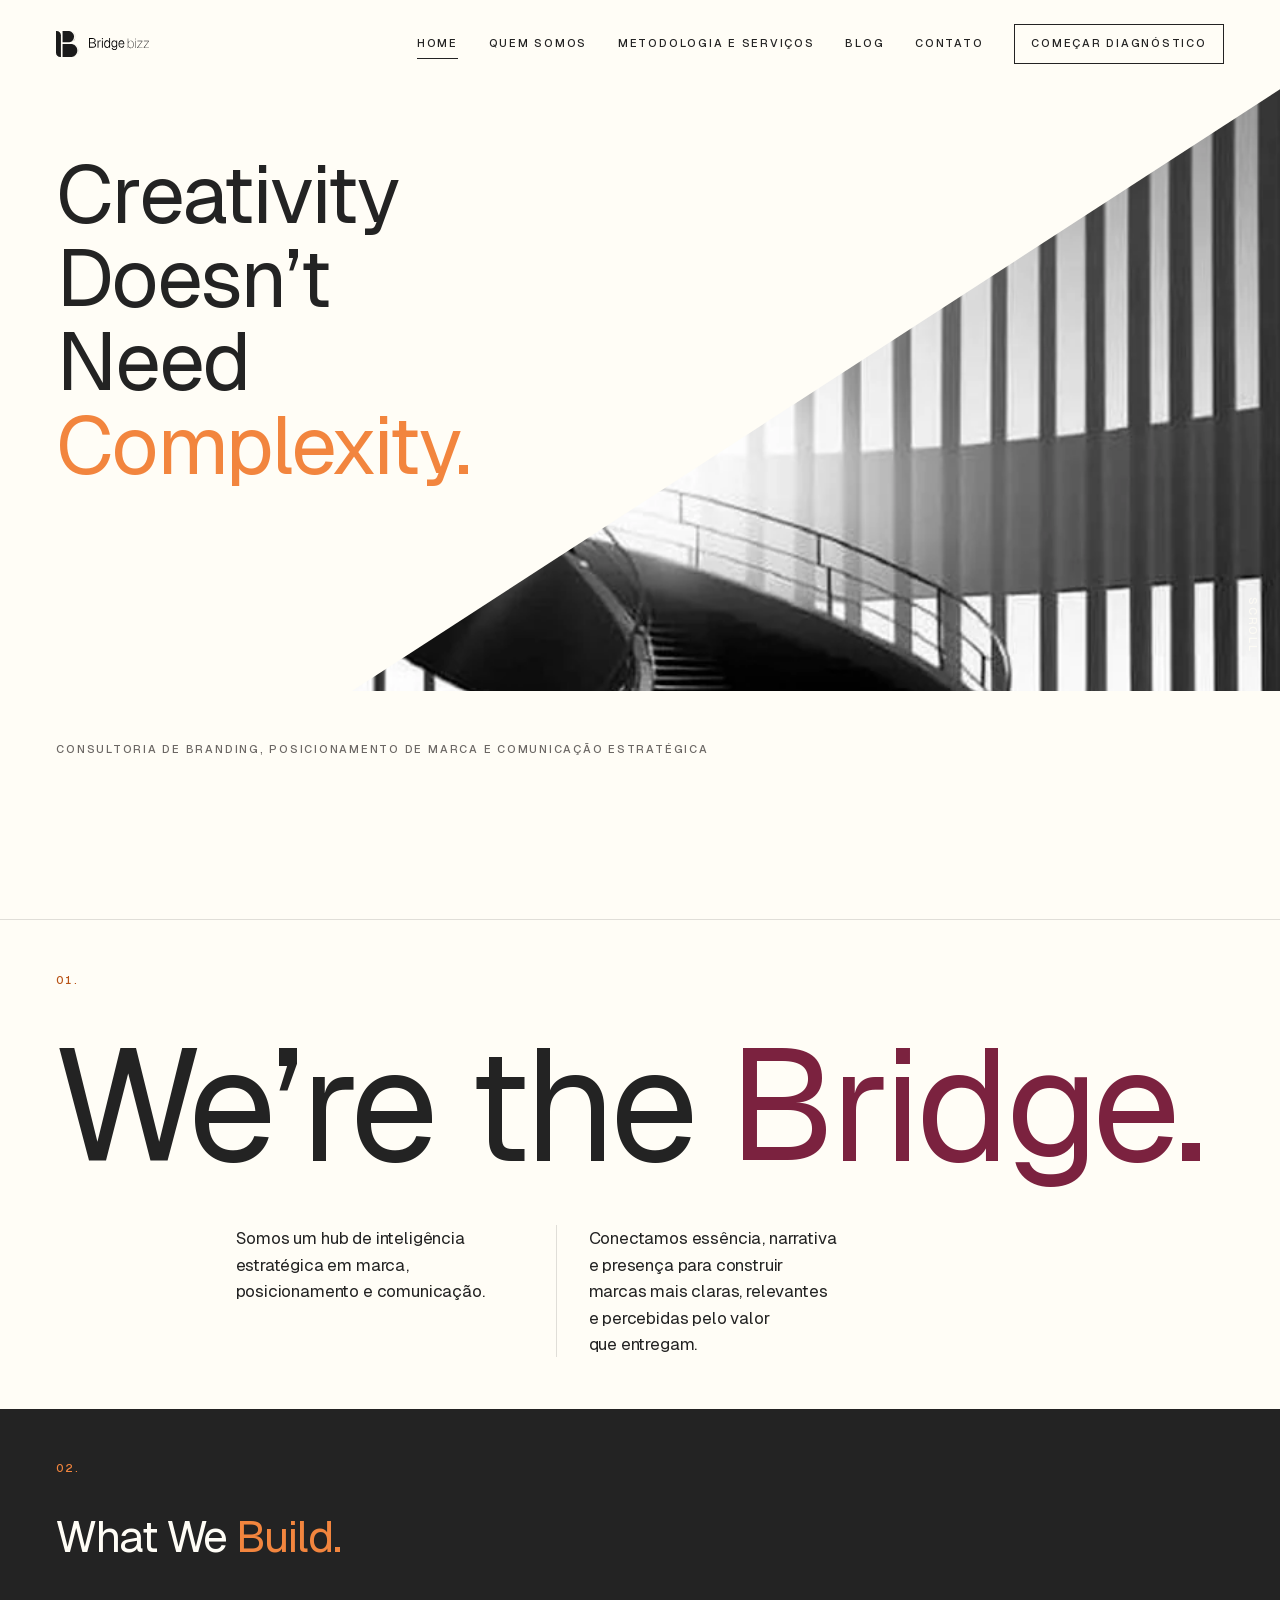
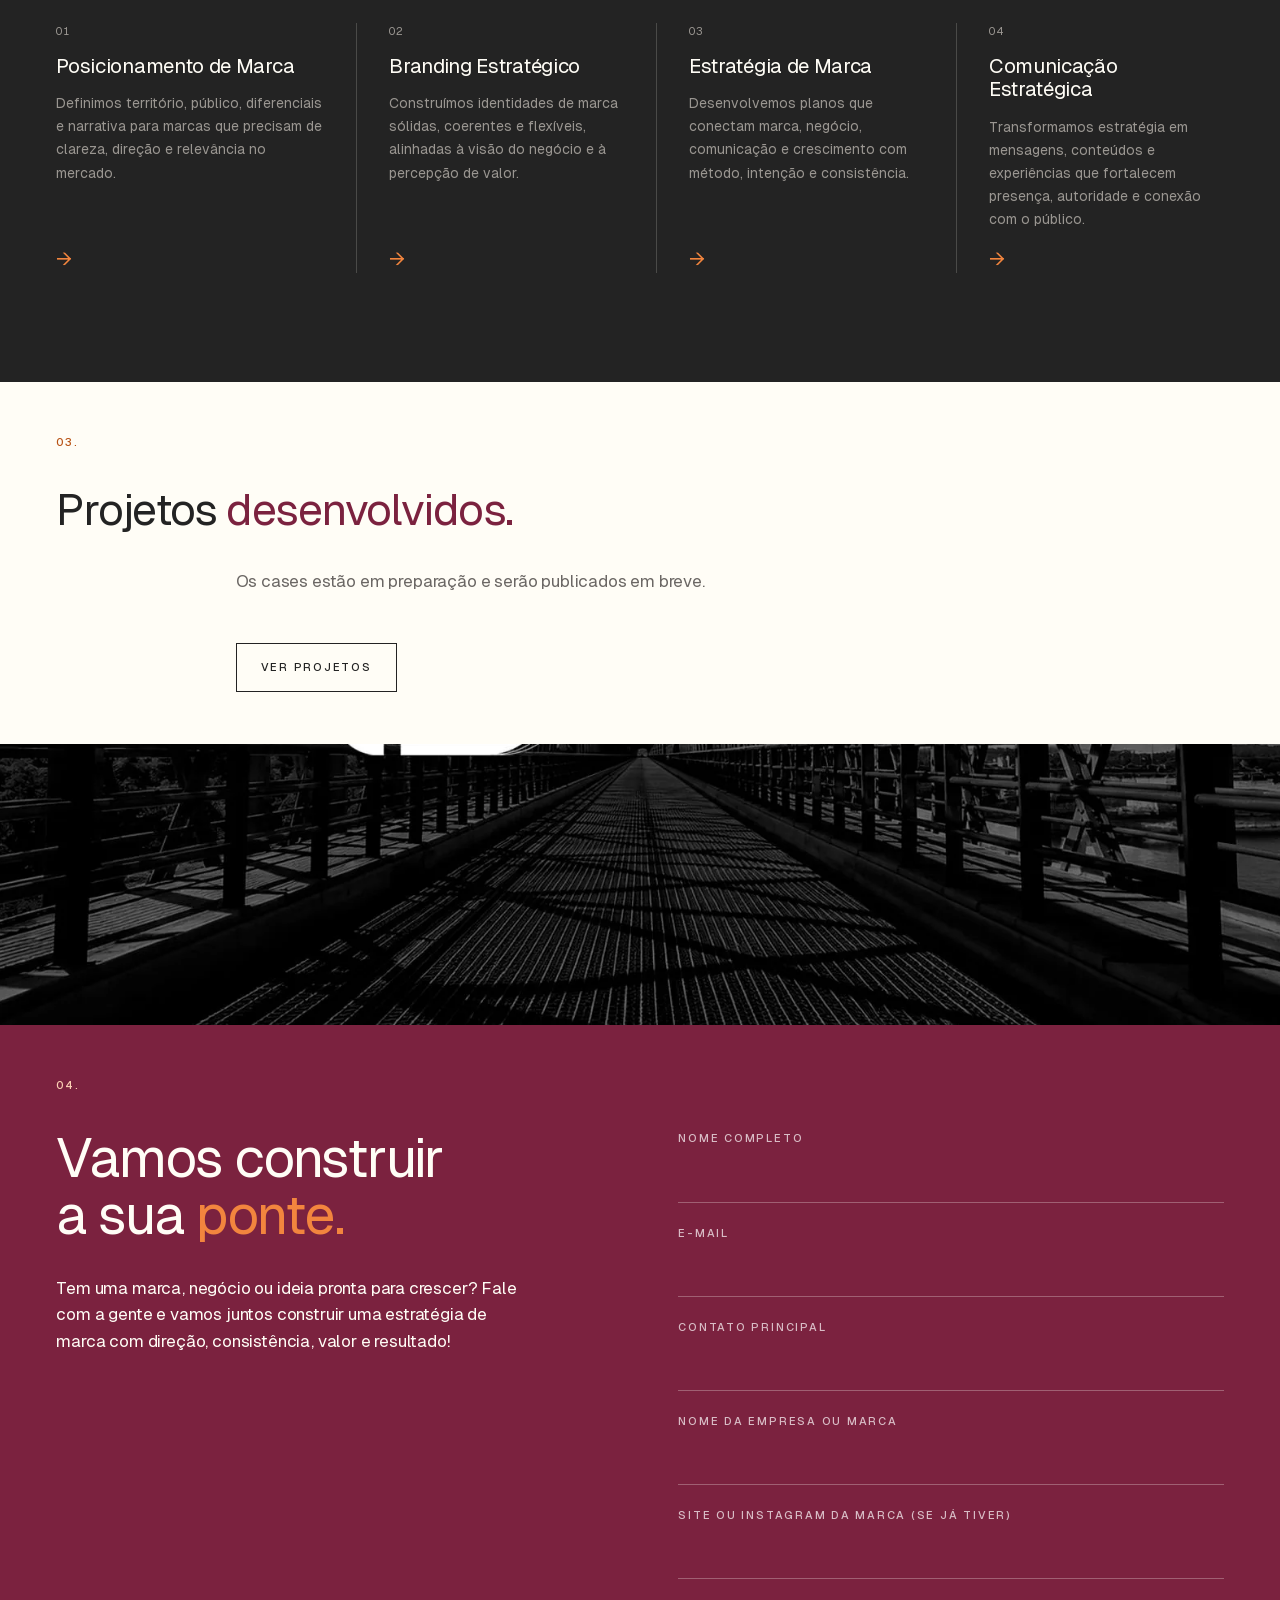
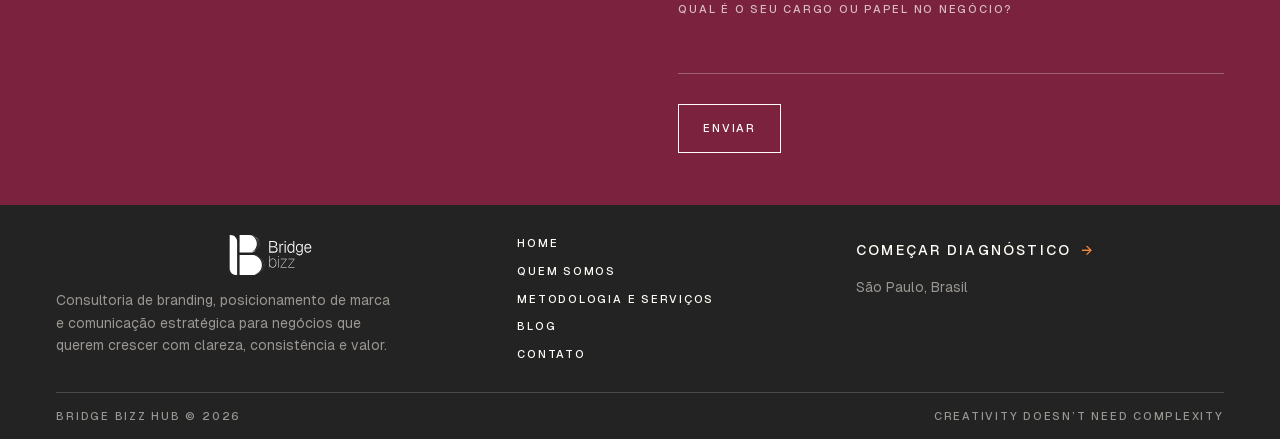
==== commit d4c2d2d1: "fix: corrige colisões de layout encontradas na verificação visual - hero: subtítulo e texto de apoio" ====
--- a/index.html
+++ b/index.html
@@ -53,18 +53,24 @@
         <h1 class="display display--hero" id="hero-title" data-reveal>
           Creativity<br>Doesn’t<br>Need<br><span class="o">Complexity.</span>
         </h1>
-        <div data-reveal>
-          <p class="label label--muted" style="margin-bottom:1rem">
-            Consultoria de branding, posicionamento de marca<br>e comunicação estratégica
-          </p>
-          <p class="lead" style="max-width:44ch">
-            A Bridge Bizz Hub ajuda marcas e negócios em crescimento a transformar
-            essência, estratégia e comunicação em presença clara, consistente e relevante.
-          </p>
-        </div>
       </div>
     </div>
     <p class="hero__scroll label" aria-hidden="true">Scroll</p>
+  </section>
+
+  <!-- Subtítulo e texto de apoio ficam fora do hero: o canto inferior esquerdo
+       é estreito demais por causa do corte diagonal da foto, e em telas médias
+       a imagem cobriria o texto. -->
+  <section class="section surface-light">
+    <div class="wrap">
+      <p class="label label--muted" data-reveal style="margin-bottom:clamp(1.25rem,2.4vw,2rem)">
+        Consultoria de branding, posicionamento de marca e comunicação estratégica
+      </p>
+      <p class="lead indent" data-reveal style="max-width:54ch">
+        A Bridge Bizz Hub ajuda marcas e negócios em crescimento a transformar
+        essência, estratégia e comunicação em presença clara, consistente e relevante.
+      </p>
+    </div>
   </section>
 
   <hr class="rule">
--- a/assets/css/style.css
+++ b/assets/css/style.css
@@ -370,7 +370,8 @@
 .steps > li:last-child { border-bottom: 1px solid var(--rule); }
 @media (min-width: 48em) {
   .steps > li {
-    grid-template-columns: 3.5rem minmax(0, 16rem) minmax(0, 1fr);
+    /* 3ª coluna travada em 32rem: solta em 1fr a linha passava de 130 caracteres */
+    grid-template-columns: 3.5rem minmax(0, 16rem) minmax(0, 32rem);
     gap: var(--gap);
     align-items: baseline;
   }
@@ -540,7 +541,9 @@
   .display--statement { text-wrap: balance; }
   .hero { min-height: 0; flex-direction: column-reverse; }
   .hero__media { position: static; clip-path: none; aspect-ratio: 16 / 10; }
-  .hero > .wrap { display: block; flex: none; }
+  /* width:100% é obrigatório: o `margin-inline:auto` do .wrap cancela o stretch
+     do flex e a coluna encolheria para a largura do conteúdo. */
+  .hero > .wrap { display: block; flex: none; width: 100%; }
   .hero__text { gap: 2rem; padding-block: 2.5rem 2.75rem; }
   .hero__scroll { display: none; }
 
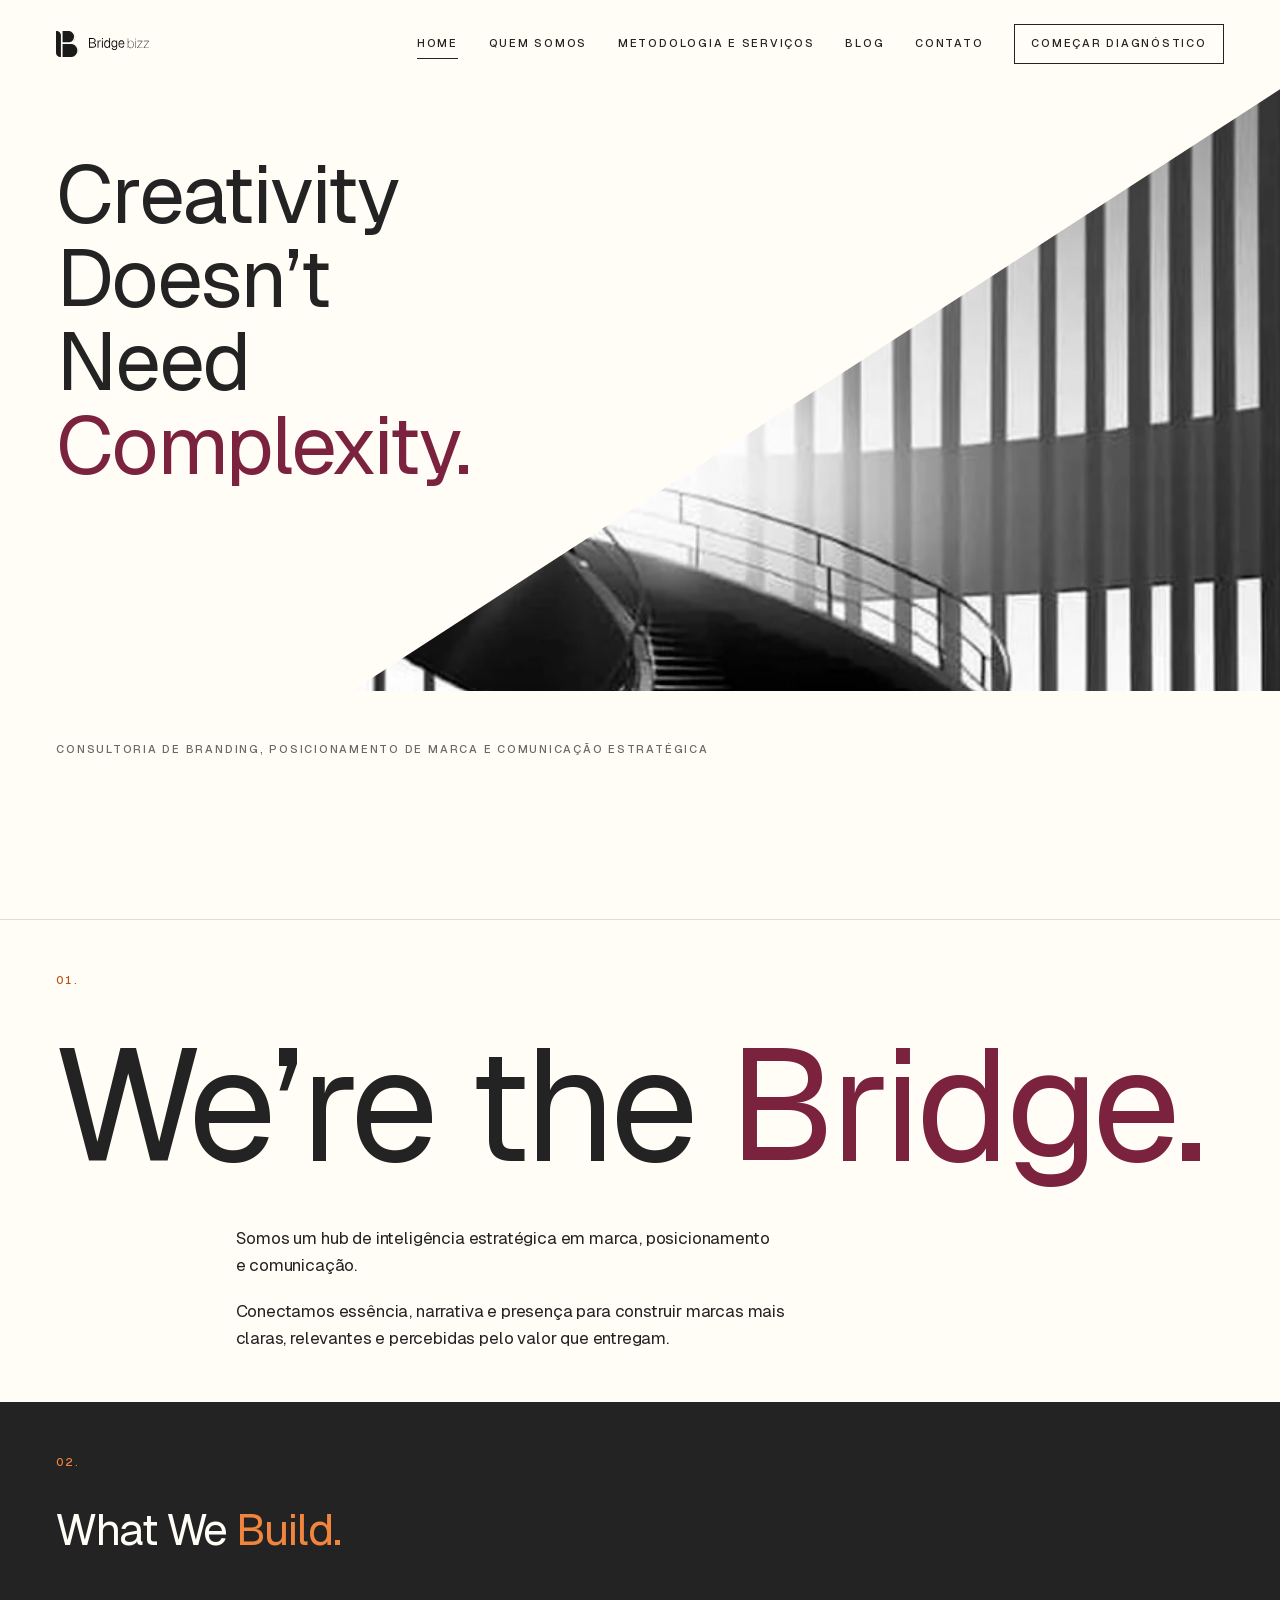
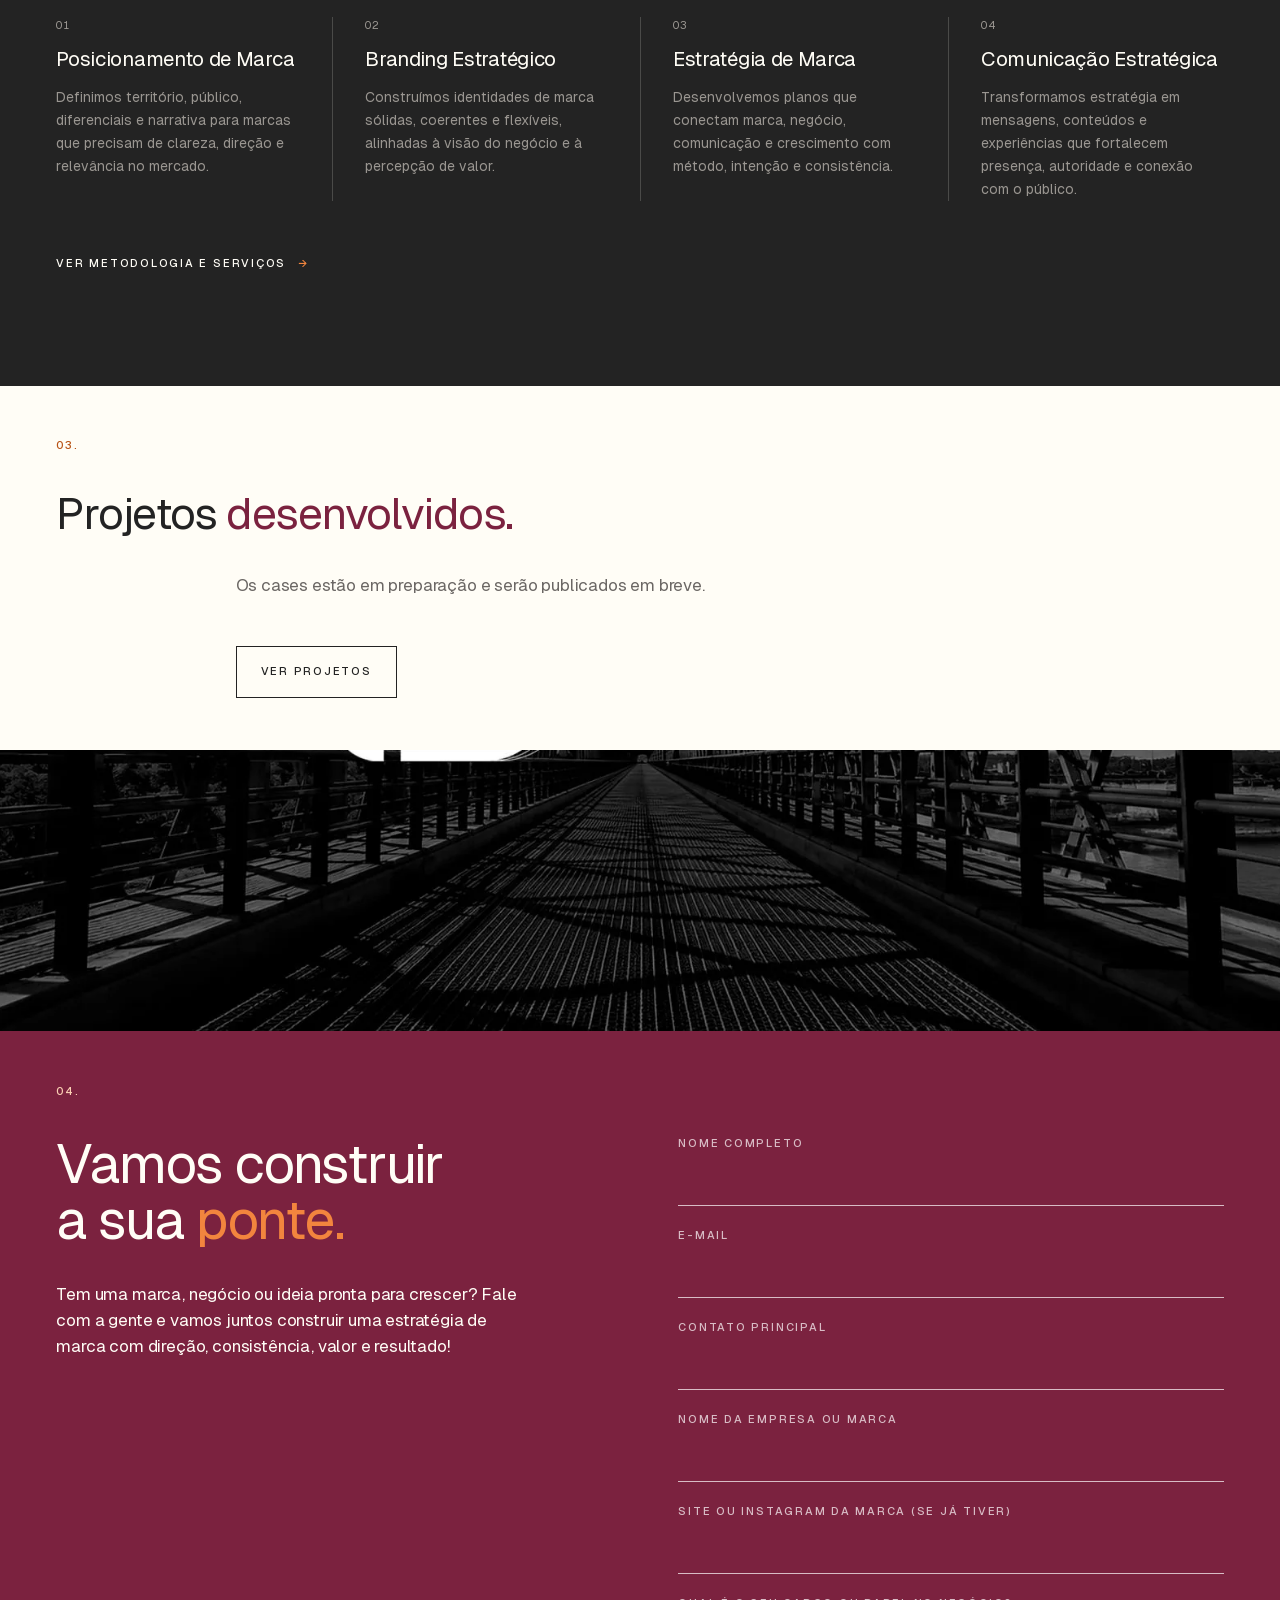
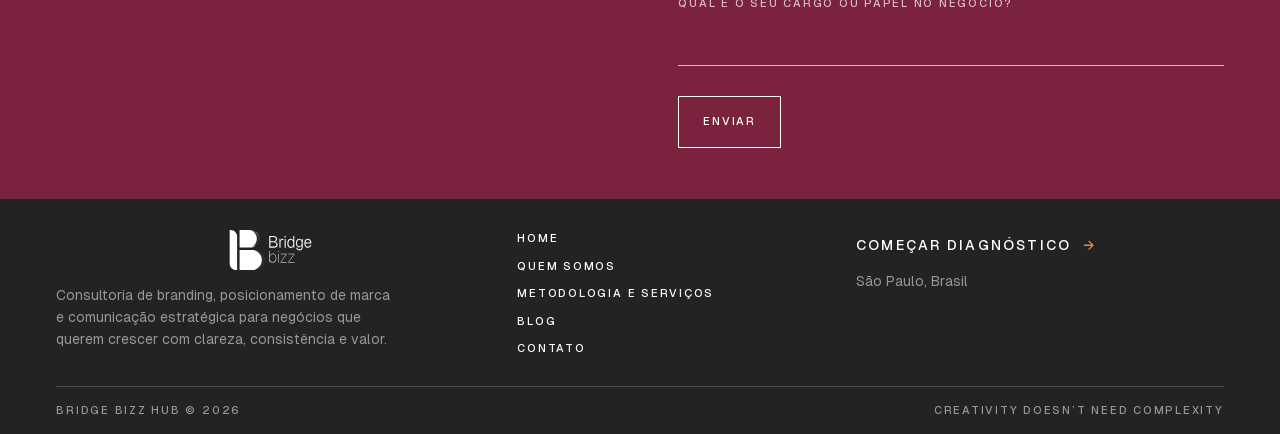
==== commit caf24dfe: "fix: aplica a auditoria prumo — contraste, foco, medida de linha e Lei um Auditoria: 7 páginas x 3 v" ====
--- a/index.html
+++ b/index.html
@@ -51,11 +51,10 @@
     <div class="wrap">
       <div class="hero__text">
         <h1 class="display display--hero" id="hero-title" data-reveal>
-          Creativity<br>Doesn’t<br>Need<br><span class="o">Complexity.</span>
+          Creativity<br>Doesn’t<br>Need<br><em>Complexity.</em>
         </h1>
       </div>
     </div>
-    <p class="hero__scroll label" aria-hidden="true">Scroll</p>
   </section>
 
   <!-- Subtítulo e texto de apoio ficam fora do hero: o canto inferior esquerdo
@@ -80,7 +79,9 @@
     <div class="wrap">
       <p class="idx" data-reveal>01.</p>
       <h2 class="display display--statement" id="bridge-title" data-reveal>We’re the <em>Bridge.</em></h2>
-      <div class="cols cols--2 cols--ruled indent" style="margin-top:clamp(1.75rem,3vw,2.5rem);max-width:38rem">
+      <!-- Bloco único, não duas colunas com filete: o filete afirma itens
+           coordenados, e a 768px cada coluna dava 34 caracteres por linha. -->
+      <div class="indent" style="margin-top:clamp(1.75rem,3vw,2.5rem);max-width:52ch;display:grid;gap:1.25rem">
         <p class="lead" data-reveal>Somos um hub de inteligência estratégica em marca, posicionamento e comunicação.</p>
         <p class="lead" data-reveal>Conectamos essência, narrativa e presença para construir marcas mais claras, relevantes e percebidas pelo valor que entregam.</p>
       </div>
@@ -99,31 +100,32 @@
           <p class="pillar__n">01</p>
           <h3 class="h3">Posicionamento de Marca</h3>
           <p class="pillar__body">Definimos território, público, diferenciais e narrativa para marcas que precisam de clareza, direção e relevância no mercado.</p>
-          <a class="link" href="metodologia.html" aria-label="Conheça nossa atuação em Posicionamento de Marca"><span class="arrow" aria-hidden="true">&#8594;</span></a>
         </article>
 
         <article class="pillar" data-reveal>
           <p class="pillar__n">02</p>
           <h3 class="h3">Branding Estratégico</h3>
           <p class="pillar__body">Construímos identidades de marca sólidas, coerentes e flexíveis, alinhadas à visão do negócio e à percepção de valor.</p>
-          <a class="link" href="metodologia.html" aria-label="Conheça nossa atuação em Branding Estratégico"><span class="arrow" aria-hidden="true">&#8594;</span></a>
         </article>
 
         <article class="pillar" data-reveal>
           <p class="pillar__n">03</p>
           <h3 class="h3">Estratégia de Marca</h3>
           <p class="pillar__body">Desenvolvemos planos que conectam marca, negócio, comunicação e crescimento com método, intenção e consistência.</p>
-          <a class="link" href="metodologia.html" aria-label="Conheça nossa atuação em Estratégia de Marca"><span class="arrow" aria-hidden="true">&#8594;</span></a>
         </article>
 
         <article class="pillar" data-reveal>
           <p class="pillar__n">04</p>
           <h3 class="h3">Comunicação Estratégica</h3>
           <p class="pillar__body">Transformamos estratégia em mensagens, conteúdos e experiências que fortalecem presença, autoridade e conexão com o público.</p>
-          <a class="link" href="metodologia.html" aria-label="Conheça nossa atuação em Comunicação Estratégica"><span class="arrow" aria-hidden="true">&#8594;</span></a>
-        </article>
-
-      </div>
+        </article>
+
+      </div>
+      <!-- Um destino real com nome visível, no lugar de 4 setas nuas que
+           prometiam 4 destinos diferentes e iam todas para a mesma página. -->
+      <p data-reveal style="margin-top:clamp(2rem,4vw,3rem)">
+        <a class="link link--label" href="metodologia.html"><span>Ver metodologia e serviços</span><span class="arrow" aria-hidden="true">&#8594;</span></a>
+      </p>
     </div>
   </section>
 
--- a/assets/css/style.css
+++ b/assets/css/style.css
@@ -97,7 +97,9 @@
 /* ------------------------------------------------------------ surfaces -- */
 /* Um único set de componentes; a superfície só troca as variáveis.          */
 .surface-light  { --bg: var(--bb-white);  --fg: var(--bb-dark);  --fg-muted: #6B6764; --rule: rgba(35,35,35,.14);  --accent: var(--bb-orange); --accent-ink: var(--orange-ink); --focus: var(--bb-purple); }
-.surface-paper  { --bg: var(--paper);     --fg: var(--bb-dark);  --fg-muted: #6B6764; --rule: rgba(35,35,35,.16);  --accent: var(--bb-orange); --accent-ink: var(--orange-ink); --focus: var(--bb-purple); }
+/* --accent-ink escurece um degrau no paper: #B85214 dá 4,85:1 sobre #FFFDF6
+   mas só 4,41:1 sobre #F5F2EA, abaixo do mínimo para os 11px do .idx. */
+.surface-paper  { --bg: var(--paper);     --fg: var(--bb-dark);  --fg-muted: #6B6764; --rule: rgba(35,35,35,.16);  --accent: var(--bb-orange); --accent-ink: #A8490F;          --focus: var(--bb-purple); }
 .surface-dark   { --bg: var(--bb-dark);   --fg: var(--bb-white); --fg-muted: #9A9691; --rule: rgba(255,253,246,.18);--accent: var(--bb-orange); --accent-ink: var(--bb-orange); --focus: var(--bb-orange); }
 .surface-purple { --bg: var(--bb-purple); --fg: var(--bb-white); --fg-muted: #D8BCC5; --rule: rgba(255,253,246,.28);--accent: var(--bb-orange); --accent-ink: var(--orange-20); --focus: var(--bb-white); }
 
@@ -178,8 +180,10 @@
 .display--statement { font-size: var(--fs-statement); text-wrap: nowrap; }
 .display--hero      { font-size: var(--fs-hero); }
 .display--cta       { font-size: var(--fs-cta); }
+/* Sem variante laranja de ênfase em superfície clara: #F2853E sobre #FFFDF6 dá
+   2,52:1 e reprova até no limiar de texto grande. Em faixa escura o laranja
+   passa (6,14:1) e é a regra abaixo que cuida disso. */
 .display em { font-style: normal; color: var(--bb-purple); }
-.display .o  { color: var(--bb-orange); }
 .surface-dark   .display em,
 .surface-purple .display em { color: var(--bb-orange); }
 
@@ -202,7 +206,7 @@
 
 /* Link com sublinhado que revela via clip-path (não anima layout) */
 .link {
-  display: inline-flex; align-items: center; gap: .625rem;
+  display: inline-flex; align-items: center; gap: .75rem;
   position: relative;
   text-decoration: none;
   padding-block: .25rem;
@@ -233,7 +237,7 @@
 /* Botão ghost com borda (raio 0 — regra do reference lock) */
 .btn {
   display: inline-flex; align-items: center; gap: .75rem;
-  padding: .9375rem 1.5rem;
+  padding: 1rem 1.5rem;
   border: 1px solid currentColor;
   background: transparent;
   font-size: var(--fs-label);
@@ -334,26 +338,26 @@
   max-width: min(100%, 46ch);
 }
 
-.hero__scroll {
-  position: absolute; right: clamp(.75rem, 1.6vw, 1.5rem);
-  bottom: clamp(1.75rem, 3vw, 2.5rem);
-  writing-mode: vertical-rl;
-  color: var(--bb-white);
-  z-index: 3;
-  opacity: .85;
-}
-
 /* ============================================================== colunas */
 .cols {
   display: grid;
   gap: var(--gap);
   grid-template-columns: repeat(auto-fit, minmax(min(100%, 15rem), 1fr));
 }
-.cols--2 { grid-template-columns: repeat(auto-fit, minmax(min(100%, 13rem), 1fr)); }
-
-/* Colunas separadas por filete vertical */
+/* 23rem (e não 13rem): abaixo disso as duas colunas sobrevivem até ~490px de
+   viewport e a medida cai para 34 caracteres por linha entre 560 e 830px.
+   Com 23rem o colapso para uma coluna acontece em ~854px e nada muda em ≥900px. */
+.cols--2 { grid-template-columns: repeat(auto-fit, minmax(min(100%, 23rem), 1fr)); }
+/* Colapsado em uma coluna o texto herda a largura inteira e a linha passa de 80
+   caracteres. Em duas colunas a track já é menor que 62ch, então isto não morde. */
+.cols--2 .lead { max-width: 62ch; }
+
+/* Colunas separadas por filete vertical. Todas levam o mesmo recuo e o grupo é
+   puxado para fora, senão a primeira coluna fica um --gap mais larga que as
+   irmãs — 301px contra 264px na home, em cards anunciados como iguais. */
 .cols--ruled > * { padding-left: var(--gap); border-left: 1px solid var(--rule); }
-.cols--ruled > :first-child { padding-left: 0; border-left: 0; }
+.cols--ruled > :first-child { border-left: 0; }
+@media (min-width: 48em) { .cols--ruled { margin-left: calc(var(--gap) * -1); } }
 
 /* Bloco de pilar numerado (What We Build) */
 .pillar { display: flex; flex-direction: column; gap: .875rem; }
@@ -456,12 +460,17 @@
 .field label {
   font-size: var(--fs-label); font-weight: 500;
   letter-spacing: var(--tr-label); text-transform: uppercase;
+  line-height: 1.4;                       /* mesmo lh de .label — sem isso as
+                                             baselines das duas colunas de
+                                             contact.html ficam 1,5px fora */
   color: var(--fg-muted);
 }
+/* A borda é a única indicação de que existe um campo: com --rule ela dá 1,32:1
+   sobre o off-white, bem abaixo do mínimo de 3:1 para limite de componente. */
 .field input, .field textarea {
   width: 100%;
   background: transparent;
-  border: 0; border-bottom: 1px solid var(--rule);
+  border: 0; border-bottom: 1px solid var(--fg-muted);
   border-radius: 0;                       /* iOS arredonda inputs por padrão */
   padding: .625rem 0;
   color: var(--fg);
@@ -471,7 +480,7 @@
 /* Sem mexer no outline: o :focus-visible global continua valendo. */
 .field input:focus, .field textarea:focus { border-bottom-color: var(--accent); }
 @media (hover: hover) and (pointer: fine) {
-  .field input:hover, .field textarea:hover { border-bottom-color: var(--fg-muted); }
+  .field input:hover, .field textarea:hover { border-bottom-color: var(--fg); }
 }
 /* O Chrome pinta o fundo do autofill de branco — sobre a faixa bordô isso quebra. */
 .field input:-webkit-autofill,
@@ -523,11 +532,22 @@
     border-bottom: 1px solid rgba(35,35,35,.14);
     padding: .5rem var(--gutter) 1.5rem;
     clip-path: inset(0 0 100% 0);
-    transition: clip-path 300ms var(--ease-out);
+    /* visibility, e não só clip-path: recortado o menu some da tela mas os 5
+       links continuam recebendo Tab, mandando o foco para trás do conteúdo.
+       O delay de 300ms segura a visibilidade até a animação de fechar terminar. */
+    visibility: hidden;
+    transition: clip-path 300ms var(--ease-out), visibility 0s linear 300ms;
   }
-  .nav[data-open='true'] { clip-path: inset(0 0 0 0); }
+  .nav[data-open='true'] {
+    clip-path: inset(0 0 0 0);
+    visibility: visible;
+    transition: clip-path 300ms var(--ease-out), visibility 0s;
+  }
   .nav a { width: 100%; padding-block: .875rem; font-size: var(--fs-sm); letter-spacing: .12em; border-bottom: 1px solid rgba(35,35,35,.1); }
+  /* O sublinhado de página atual é feito com ::after, que some aqui — sem isto
+     o menu mobile fica sem nenhuma indicação de onde o usuário está. */
   .nav a::after { display: none; }
+  .nav a[aria-current='page'] { color: var(--accent-ink); }
   .nav a.btn--nav {
     border: 1px solid currentColor;
     justify-content: center;
@@ -545,7 +565,7 @@
      do flex e a coluna encolheria para a largura do conteúdo. */
   .hero > .wrap { display: block; flex: none; width: 100%; }
   .hero__text { gap: 2rem; padding-block: 2.5rem 2.75rem; }
-  .hero__scroll { display: none; }
+  .cols--ruled { margin-left: 0; }
 
   .footer__top { grid-template-columns: 1fr; }
   .cols--ruled > * { padding-left: 0; border-left: 0; padding-top: 1.5rem; border-top: 1px solid var(--rule); }
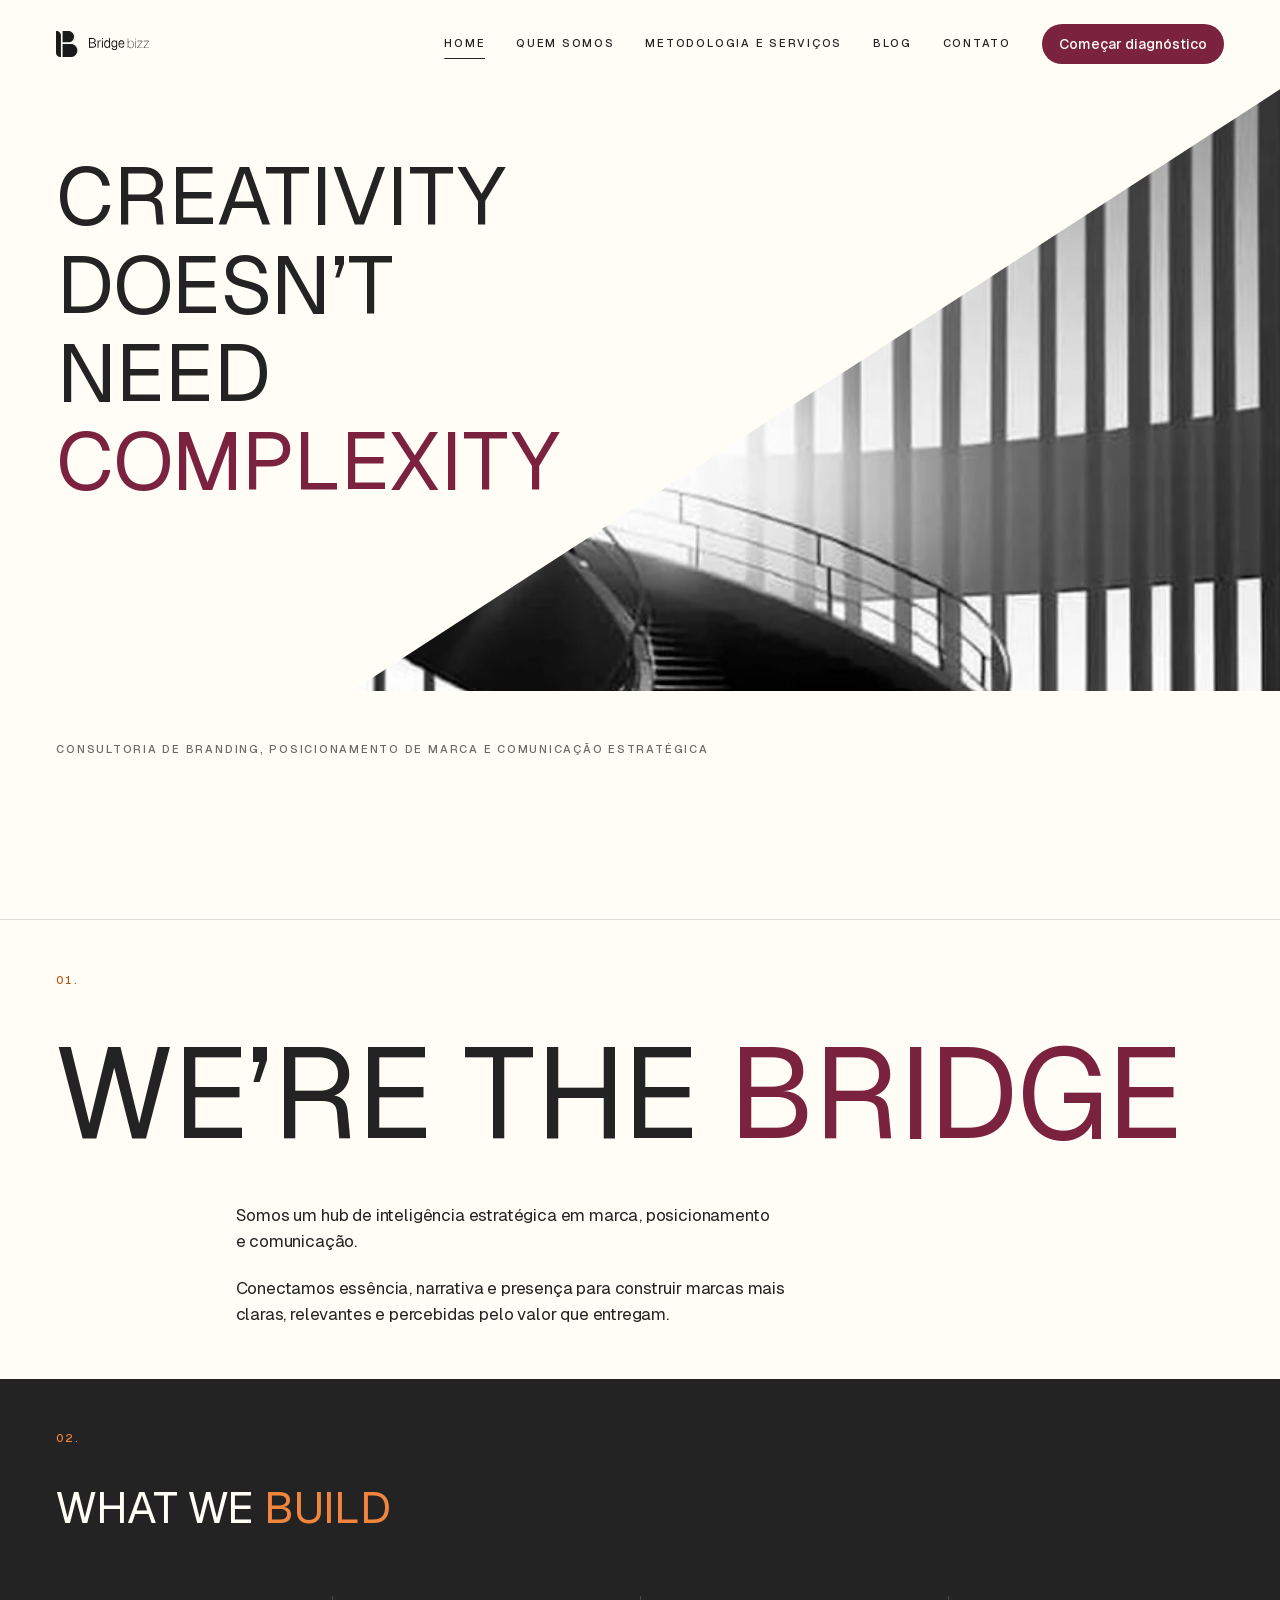
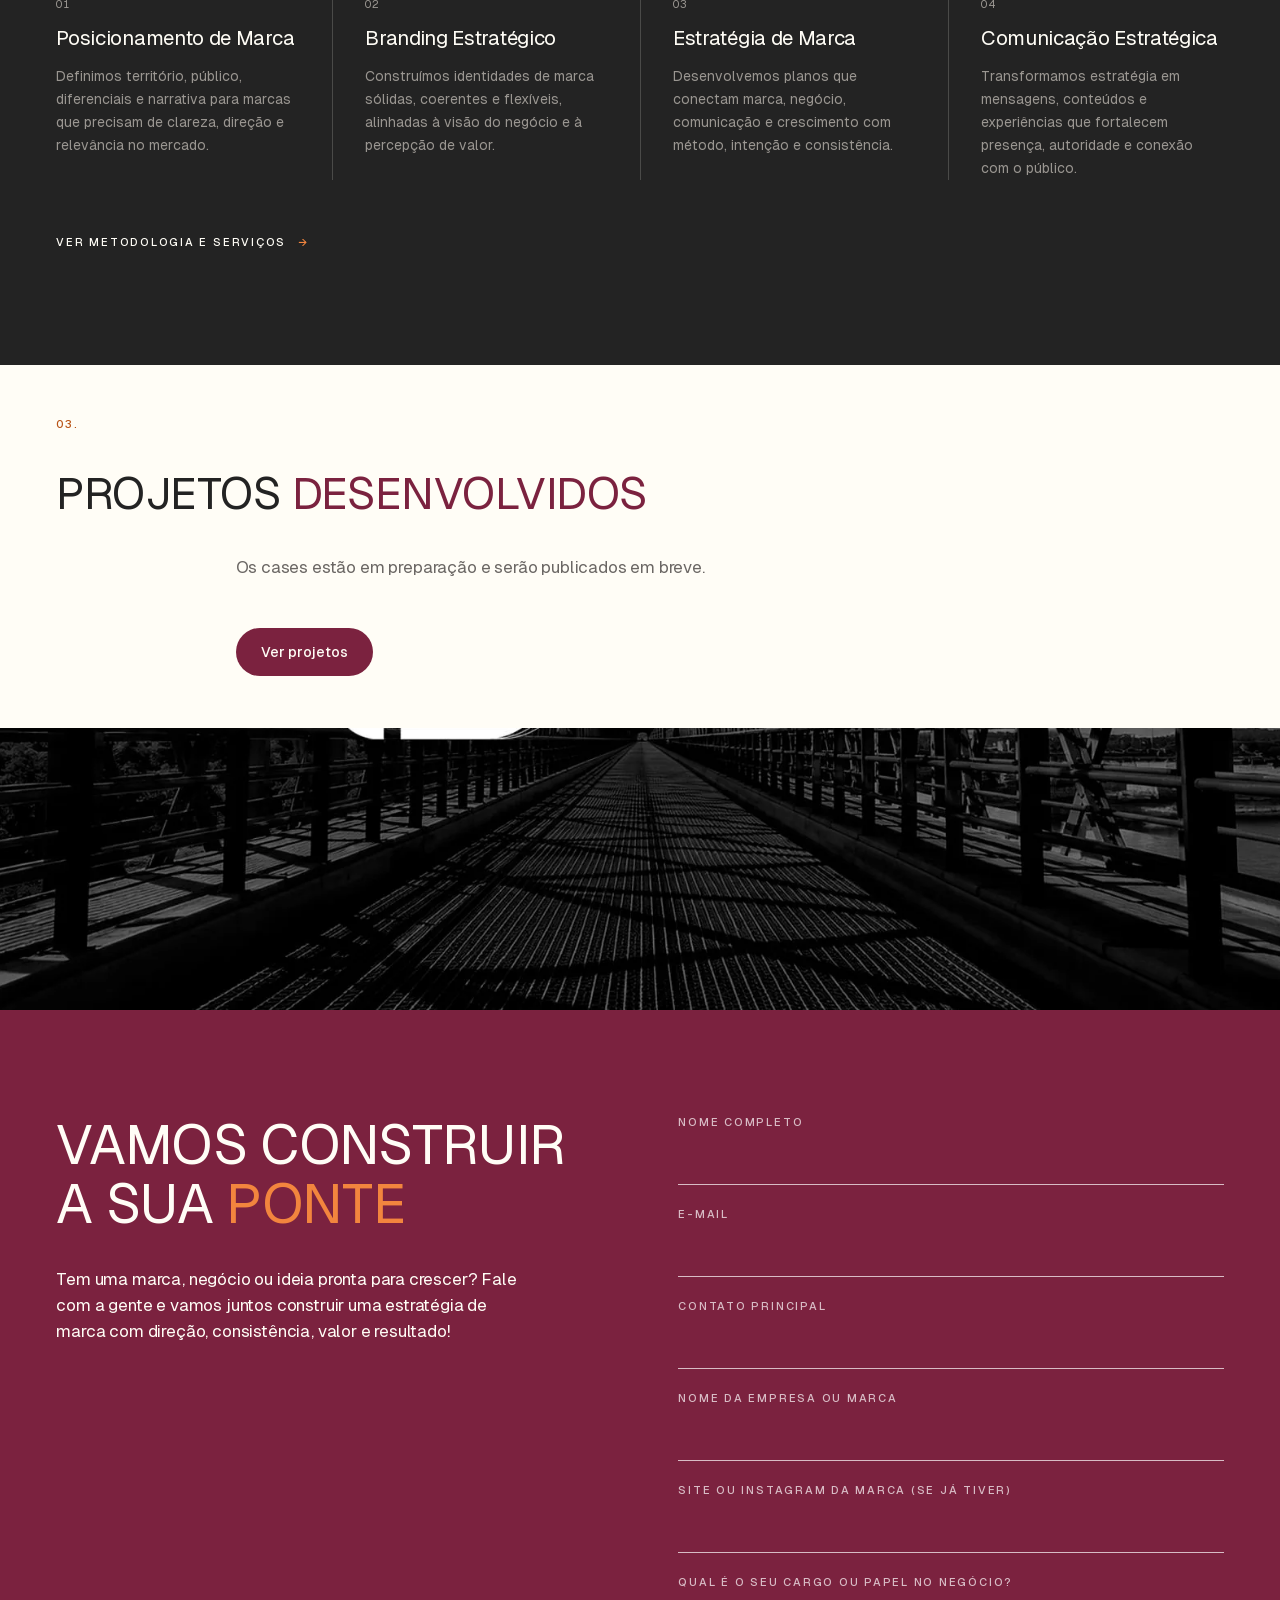
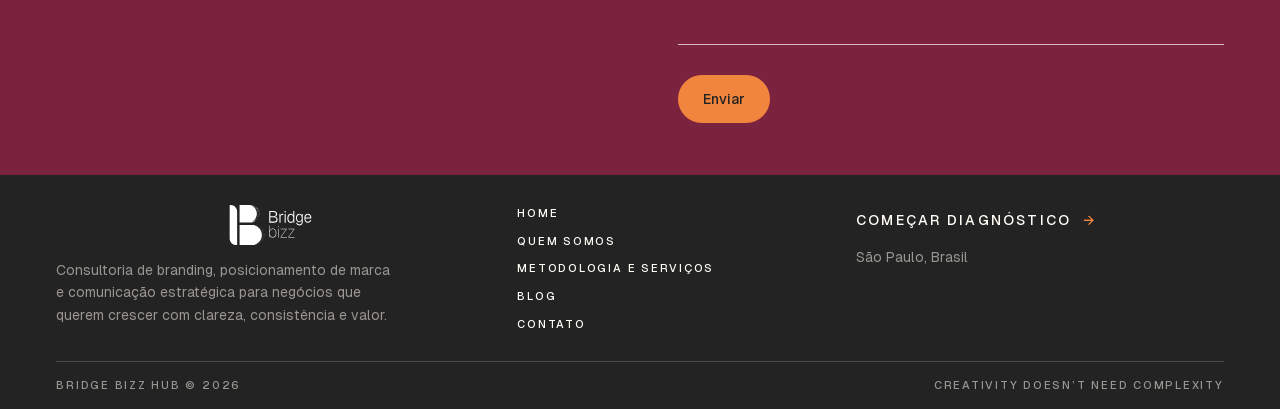
==== commit 3add13da: "feat: adota a linguagem visual dos mockups da cliente Skin medido nos dois mockups, não estimado no " ====
--- a/index.html
+++ b/index.html
@@ -51,7 +51,7 @@
     <div class="wrap">
       <div class="hero__text">
         <h1 class="display display--hero" id="hero-title" data-reveal>
-          Creativity<br>Doesn’t<br>Need<br><em>Complexity.</em>
+          Creativity<br>Doesn’t<br>Need<br><em>Complexity</em>
         </h1>
       </div>
     </div>
@@ -78,7 +78,7 @@
   <section class="section surface-light" aria-labelledby="bridge-title">
     <div class="wrap">
       <p class="idx" data-reveal>01.</p>
-      <h2 class="display display--statement" id="bridge-title" data-reveal>We’re the <em>Bridge.</em></h2>
+      <h2 class="display display--statement" id="bridge-title" data-reveal>We’re the <em>Bridge</em></h2>
       <!-- Bloco único, não duas colunas com filete: o filete afirma itens
            coordenados, e a 768px cada coluna dava 34 caracteres por linha. -->
       <div class="indent" style="margin-top:clamp(1.75rem,3vw,2.5rem);max-width:52ch;display:grid;gap:1.25rem">
@@ -93,7 +93,7 @@
     <div class="wrap">
       <p class="idx" data-reveal>02.</p>
       <h2 class="display" id="build-title" data-reveal
-          style="margin-bottom:clamp(2.5rem,5vw,4rem)">What We <em>Build.</em></h2>
+          style="margin-bottom:clamp(2.5rem,5vw,4rem)">What We <em>Build</em></h2>
       <div class="cols cols--ruled">
 
         <article class="pillar" data-reveal>
@@ -135,7 +135,7 @@
   <section class="section surface-light" aria-labelledby="work-title">
     <div class="wrap">
       <p class="idx" data-reveal>03.</p>
-      <h2 class="display" id="work-title" data-reveal>Projetos <em>desenvolvidos.</em></h2>
+      <h2 class="display" id="work-title" data-reveal>Projetos <em>desenvolvidos</em></h2>
       <p class="lead muted indent" data-reveal style="max-width:46ch;margin-top:clamp(1.5rem,3vw,2.25rem)">
         Os cases estão em preparação e serão publicados em breve.
       </p>
@@ -155,7 +155,7 @@
       <p class="idx" data-reveal>04.</p>
       <div class="cols cols--2" style="gap:clamp(2.5rem,6vw,5rem);align-items:start">
         <div>
-          <h2 class="display display--cta" id="form-title" data-reveal>Vamos construir<br>a sua <em>ponte.</em></h2>
+          <h2 class="display display--cta" id="form-title" data-reveal>Vamos construir<br>a sua <em>ponte</em></h2>
           <p class="lead" data-reveal style="margin-top:clamp(1.5rem,3vw,2rem);max-width:42ch">
             Tem uma marca, negócio ou ideia pronta para crescer? Fale com a gente e vamos
             juntos construir uma estratégia de marca com direção, consistência, valor e resultado!
--- a/assets/css/style.css
+++ b/assets/css/style.css
@@ -18,7 +18,9 @@
 * { margin: 0; }
 html { -webkit-text-size-adjust: 100%; }
 body { -webkit-font-smoothing: antialiased; }
-img, svg, video { display: block; max-width: 100%; }
+/* height:auto é obrigatório junto do max-width: sem ele, a imagem encolhe na
+   largura mas mantém a altura do atributo height e sai esticada. */
+img, svg, video { display: block; max-width: 100%; height: auto; }
 button, input, textarea, select { font: inherit; color: inherit; }
 a { color: inherit; }
 ul, ol { list-style: none; padding: 0; }
@@ -52,7 +54,9 @@
   /* Escala calibrada contra o print de referência (medida de caixa de tinta,
      erro < 5%). A hierarquia da ref é deliberadamente MUITO contrastada:
      uma única declaração gigante (seção 01) e todo o resto pequeno.        */
-  --fs-statement: clamp(2.5rem, 12.4vw, 11.15rem);    /* 40 → 178px  seção 01 */
+  /* Recalibrado para caixa-alta: a 12.4vw / 178px o statement em nowrap
+     media 1567px de tinta e estourava a viewport em 1440. */
+  --fs-statement: clamp(2.5rem, 10vw, 9rem);          /* 40 → 144px  seção 01 */
   --fs-hero:      clamp(2.25rem, 6.39vw, 5.75rem);    /* 36 →  92px  h1 */
   --fs-cta:       clamp(2rem, 4.31vw, 3.875rem);      /* 32 →  62px  CTA */
   --fs-display:   clamp(1.75rem, 3.47vw, 3.125rem);   /* 28 →  50px  seções 02/03 */
@@ -70,6 +74,11 @@
   --tr-hero:    -0.03em;
   --tr-label:    0.16em;
 
+  /* Raio — medido nos mockups da cliente: mídia arredondada, botão pílula,
+     card de serviço quadrado (o card NÃO é arredondado, ao contrário do resto). */
+  --radius-media: 14px;
+  --radius-pill:  999px;
+
   /* Layout */
   --maxw:      1440px;
   --gutter:    clamp(1.25rem, 4.4vw, 5rem);      /* 63px a 1440 (ref: 4.4%) */
@@ -170,11 +179,15 @@
 }
 
 /* Títulos */
+/* Caixa-alta é a decisão de título do mockup da cliente. O tracking negativo
+   cai de -0.035em para -0.012em: caixa-alta não tem ascendente/descendente para
+   compensar e a -0.035em as letras se tocam. */
 .display {
   font-size: var(--fs-display);
   font-weight: 400;
-  line-height: var(--lh-display);
-  letter-spacing: var(--tr-display);
+  line-height: 1.08;
+  letter-spacing: -0.012em;
+  text-transform: uppercase;
   text-wrap: balance;
 }
 .display--statement { font-size: var(--fs-statement); text-wrap: nowrap; }
@@ -234,29 +247,36 @@
 /* Variante do link em caixa-alta (usar junto com .link) */
 .link--label { font-size: var(--fs-label); font-weight: 500; letter-spacing: var(--tr-label); text-transform: uppercase; }
 
-/* Botão ghost com borda (raio 0 — regra do reference lock) */
+/* Botão pílula sólido — mockup da cliente. Em superfície clara é bordô com
+   texto claro (9,6:1); em faixa escura ou bordô é laranja com texto escuro
+   (6,1:1), que é como o mockup usa o CTA de parceiros. */
 .btn {
   display: inline-flex; align-items: center; gap: .75rem;
-  padding: 1rem 1.5rem;
-  border: 1px solid currentColor;
-  background: transparent;
-  font-size: var(--fs-label);
+  padding: .75rem 1.5rem;
+  border: 1px solid transparent;
+  border-radius: var(--radius-pill);
+  background: var(--bb-purple);
+  color: var(--bb-white);
+  font-size: var(--fs-sm);
   font-weight: 500;
-  letter-spacing: var(--tr-label);
-  text-transform: uppercase;
+  letter-spacing: 0;
   text-decoration: none;
   cursor: pointer;
   transition: transform var(--dur-fast) var(--ease-out),
               background-color var(--dur) ease,
               color var(--dur) ease;
 }
+.btn .arrow { color: currentColor; }
+.surface-dark .btn, .surface-purple .btn { background: var(--bb-orange); color: var(--bb-dark); }
 .btn:active { transform: scale(0.97); }
 @media (hover: hover) and (pointer: fine) {
-  .btn:hover { background: var(--fg); color: var(--bg); }
+  .btn:hover                { background: var(--bb-dark); color: var(--bb-white); }
+  .surface-dark .btn:hover,
+  .surface-purple .btn:hover { background: var(--bb-white); color: var(--bb-dark); }
 }
 /* Variante compacta — CTA fixo do header.
    Seletor com `.nav a` na frente para vencer os estilos de link do menu. */
-.nav a.btn--nav { padding: .625rem 1rem; }
+.nav a.btn--nav { padding: .5rem 1rem; font-size: var(--fs-sm); letter-spacing: 0; text-transform: none; }
 .nav a.btn--nav::after { display: none; }
 
 /* ================================================================ header */
@@ -365,21 +385,91 @@
 .pillar__body { color: var(--fg-muted); font-size: var(--fs-sm); line-height: 1.65; flex: 1; }
 .pillar .arrow { color: var(--accent-ink); font-size: 1.25rem; line-height: 1; }
 
-/* Passos numerados da metodologia — lista vertical com filete entre etapas */
+/* Passos numerados da metodologia — lista vertical com filete entre etapas.
+   O glifo é o do mockup: quadrado bordô com um círculo crescente vazado, um
+   por etapa — o quanto do círculo já foi aberto codifica o avanço. */
 .steps > li {
   display: grid; gap: .5rem;
   padding-block: clamp(1.25rem, 2.4vw, 1.75rem);
   border-top: 1px solid var(--rule);
 }
 .steps > li:last-child { border-bottom: 1px solid var(--rule); }
+.steps > li::before {
+  content: '';
+  width: clamp(2.75rem, 4.2vw, 3.75rem); aspect-ratio: 1;
+  align-self: start;
+  /* closest-side: por padrão o gradiente mede até o CANTO, então 78% já era
+     um círculo maior que o quadrado e sobravam só lascas nas quinas.
+     Com closest-side, 100% = círculo inscrito e a escala vira legível. */
+  background: radial-gradient(circle closest-side at 50% 50%, var(--bg) var(--fill), var(--bb-purple) var(--fill));
+}
+.steps > li:nth-child(1) { --fill: 40%; }
+.steps > li:nth-child(2) { --fill: 52%; }
+.steps > li:nth-child(3) { --fill: 64%; }
+.steps > li:nth-child(4) { --fill: 76%; }
+.steps > li:nth-child(5) { --fill: 88%; }
+.steps .pillar__n { color: var(--accent-ink); }
+.steps .h3 { color: var(--bb-purple); }
+.surface-dark .steps .h3 { color: var(--accent); }
 @media (min-width: 48em) {
+  /* Glifo · número · [título sobre descrição] — como no mockup. Com título e
+     descrição em colunas separadas sobrava um vão de 200px entre os dois. */
   .steps > li {
-    /* 3ª coluna travada em 32rem: solta em 1fr a linha passava de 130 caracteres */
-    grid-template-columns: 3.5rem minmax(0, 16rem) minmax(0, 32rem);
-    gap: var(--gap);
+    /* max-content e não auto: track auto absorve o espaço livre do grid e
+       abria um vão de 475px entre o glifo e o número. */
+    grid-template-columns: max-content 2.5rem minmax(0, 46rem);
+    gap: .5rem var(--gap);
     align-items: baseline;
   }
-}
+  .steps > li::before  { grid-row: 1 / span 2; align-self: center; }
+  .steps > li > :nth-child(1) { grid-row: 1 / span 2; }   /* número */
+  .steps > li > :nth-child(3) { grid-column: 3; }         /* descrição */
+}
+/* No mobile o glifo empilharia sobre o número e roubaria uma linha inteira. */
+@media (max-width: 47.99em) { .steps > li::before { display: none; } }
+
+/* Card de serviço — quadrado (medido no mockup), borda e título em laranja.
+   Sobre a faixa escura o laranja dá 6,14:1, então passa em borda e em texto. */
+.card {
+  display: flex; flex-direction: column; gap: .75rem;
+  padding: clamp(1.25rem, 2.2vw, 1.75rem);
+  border: 1px solid var(--accent);
+}
+.card .h3 { color: var(--accent); }
+.card__body { color: var(--fg-muted); font-size: var(--fs-sm); line-height: 1.6; }
+
+/* Linha do tempo das três distâncias ("Por que Bridge?") */
+.timeline { display: grid; grid-auto-flow: column; grid-auto-columns: 1fr; text-align: center; }
+.timeline > li { position: relative; padding: 2.5rem clamp(.5rem, 1.5vw, 1.25rem) 0; }
+.timeline > li::before {
+  content: ''; position: absolute; left: 0; right: 0; top: .5625rem;
+  border-top: 1px solid var(--accent);
+}
+.timeline > li::after {
+  content: ''; position: absolute; left: 50%; top: 0; transform: translateX(-50%);
+  width: 1.25rem; height: 1.25rem; border-radius: 50%; background: var(--accent);
+}
+.timeline > li:first-child::before { left: 50%; }
+.timeline > li:last-child::before  { right: 50%; }
+@media (max-width: 47.99em) {
+  .timeline { grid-auto-flow: row; text-align: left; }
+  .timeline > li { padding: 0 0 0 2.25rem; min-height: 2.5rem; display: flex; align-items: center; }
+  .timeline > li::before { left: .5625rem; right: auto; top: 0; bottom: 0; border-top: 0; border-left: 1px solid var(--accent); }
+  .timeline > li:first-child::before { top: 50%; left: .5625rem; }
+  .timeline > li:last-child::before  { bottom: 50%; right: auto; }
+  .timeline > li::after { left: 0; top: 50%; transform: translateY(-50%); width: 1.125rem; height: 1.125rem; }
+}
+
+/* Grifo — o realce de marca-texto que o mockup usa nas frases de impacto */
+.mark {
+  background: var(--orange-20); color: var(--bb-dark);
+  padding: .1em .35em; box-decoration-break: clone; -webkit-box-decoration-break: clone;
+}
+
+/* Mídia de conteúdo arredondada (mockup). Fora: logo, hero de sangria e a
+   faixa full-bleed — canto arredondado em elemento que sangra deixa o fundo
+   aparecendo nos cantos. */
+.section img { border-radius: var(--radius-media); }
 
 /* Cabeçalho de seção: título à esquerda, ação à direita */
 .sec-head {
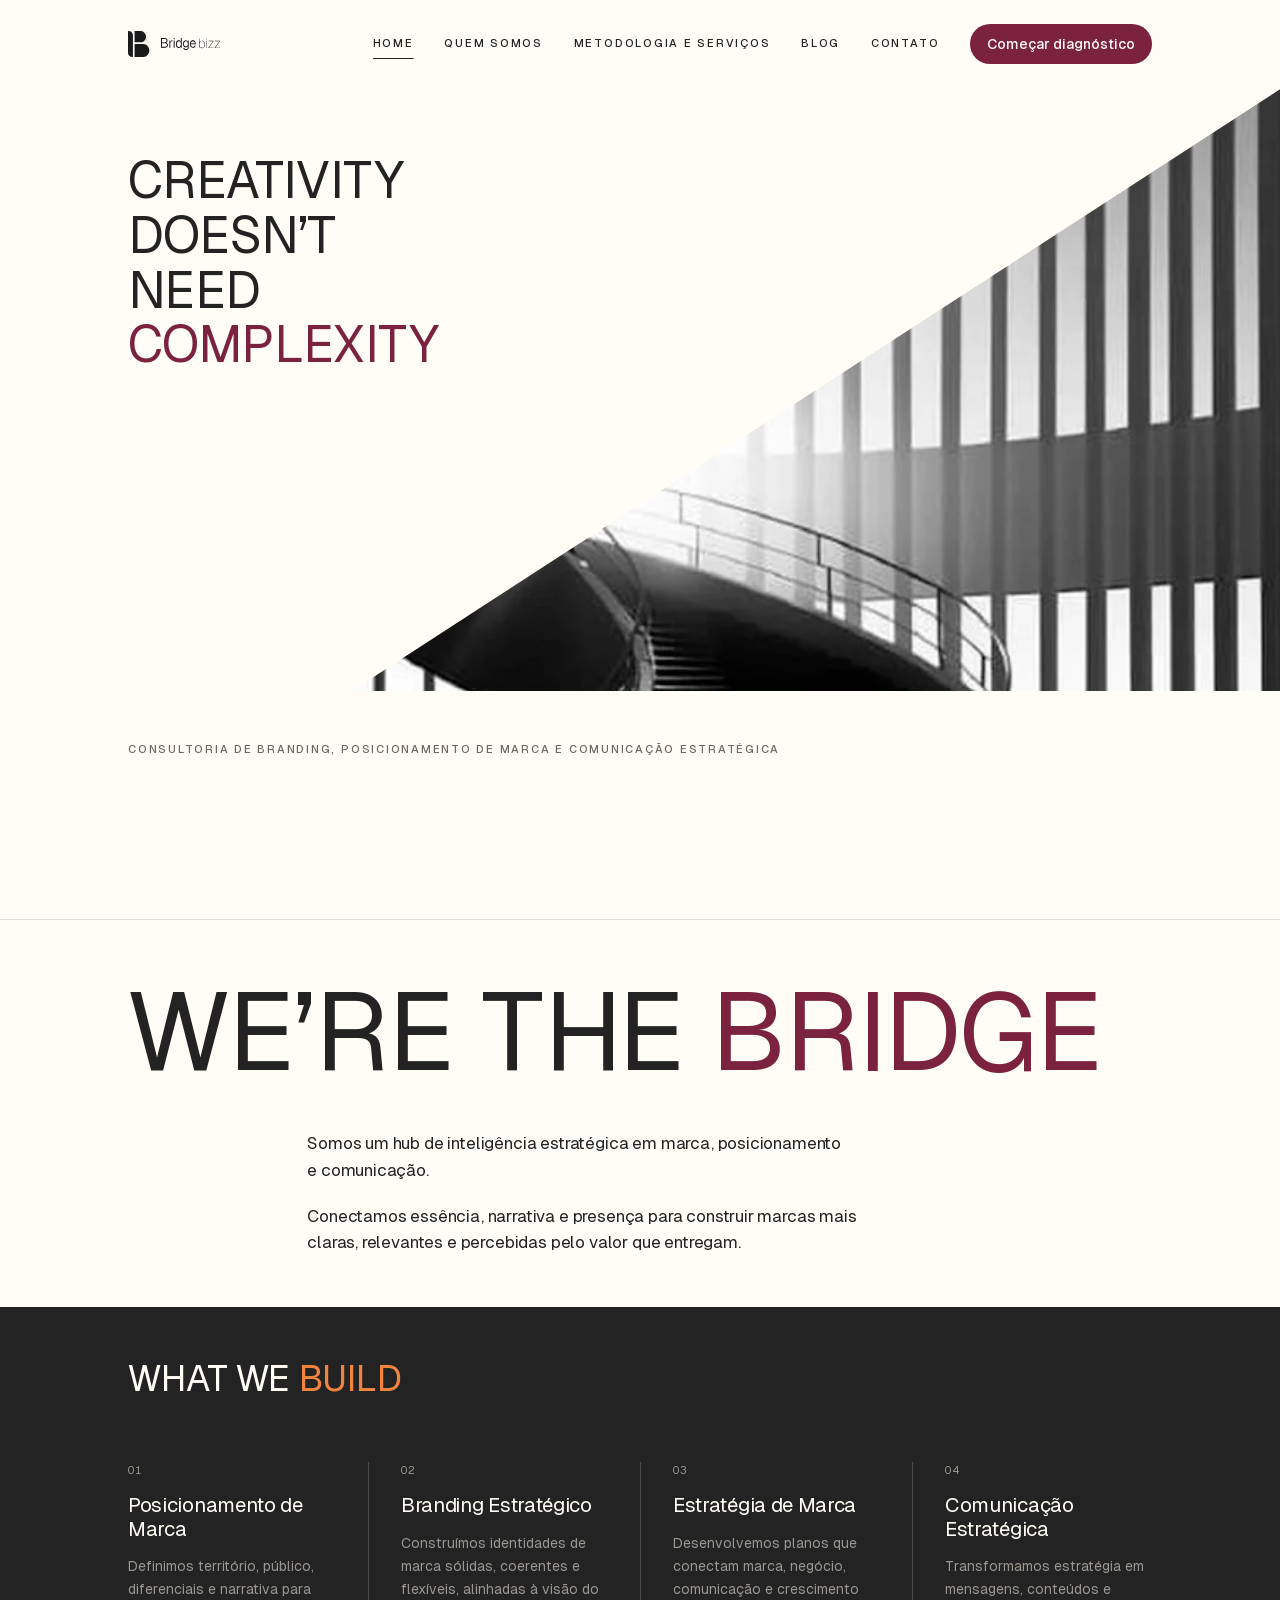
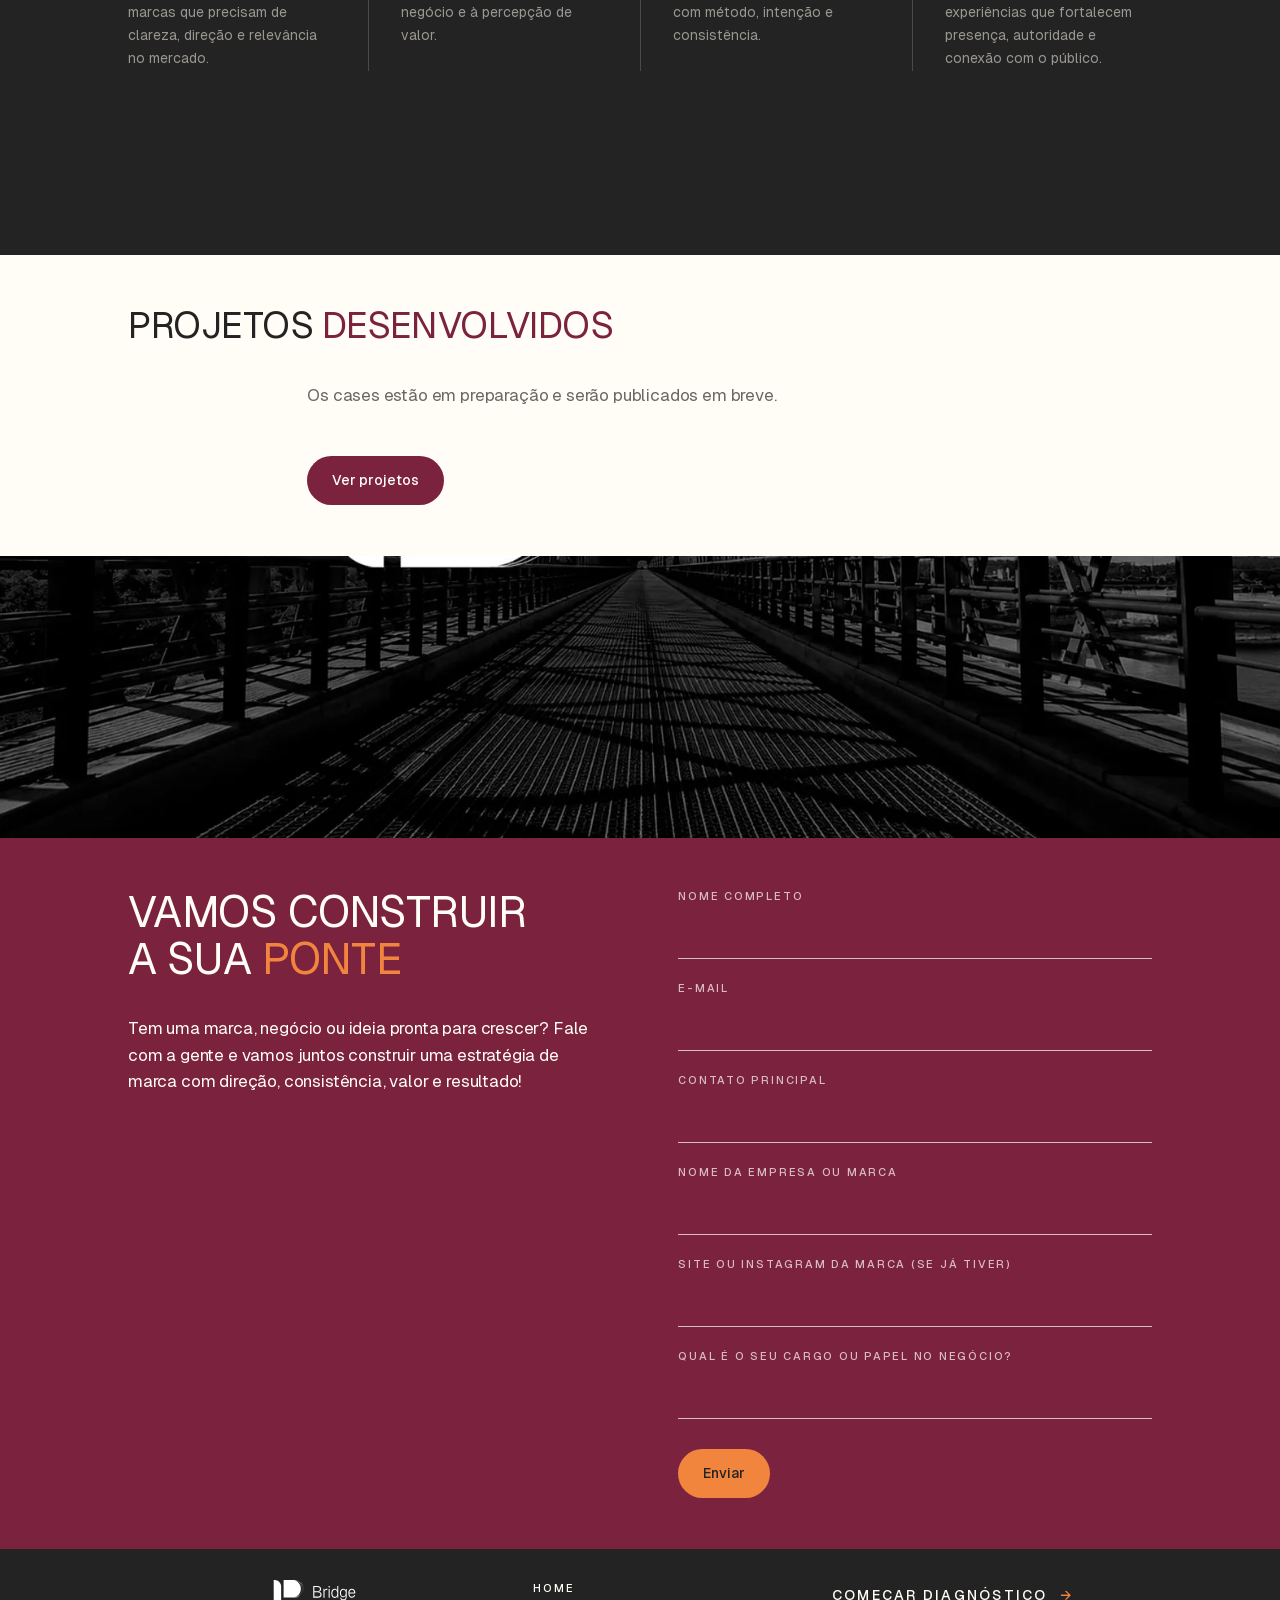
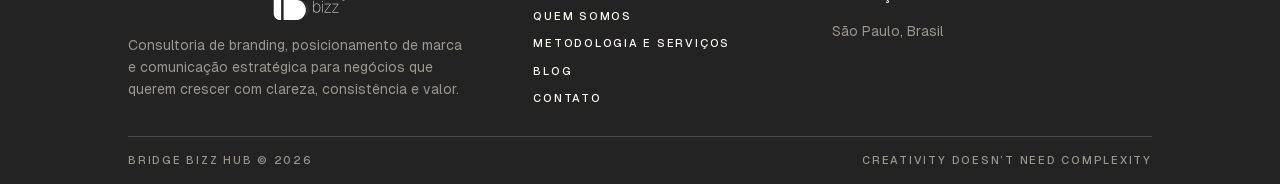
==== commit b77b14fe: "fix: reconstrói as páginas seguindo o mockup como especificação, não como referência O que estava no" ====
--- a/index.html
+++ b/index.html
@@ -77,7 +77,6 @@
   <!-- ------------------------------------------- 01. we're the bridge -- -->
   <section class="section surface-light" aria-labelledby="bridge-title">
     <div class="wrap">
-      <p class="idx" data-reveal>01.</p>
       <h2 class="display display--statement" id="bridge-title" data-reveal>We’re the <em>Bridge</em></h2>
       <!-- Bloco único, não duas colunas com filete: o filete afirma itens
            coordenados, e a 768px cada coluna dava 34 caracteres por linha. -->
@@ -91,7 +90,6 @@
   <!-- ---------------------------------------------- 02. what we build -- -->
   <section class="section section--roomy surface-dark" aria-labelledby="build-title">
     <div class="wrap">
-      <p class="idx" data-reveal>02.</p>
       <h2 class="display" id="build-title" data-reveal
           style="margin-bottom:clamp(2.5rem,5vw,4rem)">What We <em>Build</em></h2>
       <div class="cols cols--ruled">
@@ -134,7 +132,6 @@
        Enquanto isso, a seção leva para a página de projetos. -->
   <section class="section surface-light" aria-labelledby="work-title">
     <div class="wrap">
-      <p class="idx" data-reveal>03.</p>
       <h2 class="display" id="work-title" data-reveal>Projetos <em>desenvolvidos</em></h2>
       <p class="lead muted indent" data-reveal style="max-width:46ch;margin-top:clamp(1.5rem,3vw,2.25rem)">
         Os cases estão em preparação e serão publicados em breve.
@@ -152,7 +149,6 @@
   <!-- ------------------------------------------------- 04. formulário -- -->
   <section class="section surface-purple" id="diagnostico" aria-labelledby="form-title">
     <div class="wrap">
-      <p class="idx" data-reveal>04.</p>
       <div class="cols cols--2" style="gap:clamp(2.5rem,6vw,5rem);align-items:start">
         <div>
           <h2 class="display display--cta" id="form-title" data-reveal>Vamos construir<br>a sua <em>ponte</em></h2>
--- a/assets/css/style.css
+++ b/assets/css/style.css
@@ -56,10 +56,12 @@
      uma única declaração gigante (seção 01) e todo o resto pequeno.        */
   /* Recalibrado para caixa-alta: a 12.4vw / 178px o statement em nowrap
      media 1567px de tinta e estourava a viewport em 1440. */
-  --fs-statement: clamp(2.5rem, 10vw, 9rem);          /* 40 → 144px  seção 01 */
-  --fs-hero:      clamp(2.25rem, 6.39vw, 5.75rem);    /* 36 →  92px  h1 */
-  --fs-cta:       clamp(2rem, 4.31vw, 3.875rem);      /* 32 →  62px  CTA */
-  --fs-display:   clamp(1.75rem, 3.47vw, 3.125rem);   /* 28 →  50px  seções 02/03 */
+  --fs-statement: clamp(2.25rem, 8.7vw, 7.8rem);      /* 36 → 125px */
+  --fs-hero:      clamp(2rem, 3.95vw, 3.55rem);       /* 32 →  57px  h1 — cap-height
+                                                          medido em 2,8% da largura
+                                                          nos DOIS mockups */
+  --fs-cta:       clamp(1.75rem, 3.4vw, 3.05rem);     /* 28 →  49px  CTA */
+  --fs-display:   clamp(1.5rem, 2.85vw, 2.55rem);     /* 24 →  41px  seções */
   --fs-h3:      clamp(1.125rem, 1.6vw, 1.5rem);
   --fs-lead:    clamp(1.0625rem, 1.15vw, 1.25rem);
   --fs-body:    1rem;
@@ -80,8 +82,11 @@
   --radius-pill:  999px;
 
   /* Layout */
-  --maxw:      1440px;
-  --gutter:    clamp(1.25rem, 4.4vw, 5rem);      /* 63px a 1440 (ref: 4.4%) */
+  --maxw:      1600px;
+  /* 10vw: os dois mockups têm 10% de margem de cada lado (medido em 191 e 284
+     linhas de amostra). O 4,4% anterior deixava o conteúdo ocupando 91% da
+     página — era isso o "está wide". */
+  --gutter:    clamp(1.25rem, 10vw, 11.25rem);   /* 144px a 1440 */
   --section-y: clamp(2.5rem, 4.03vw, 3.625rem);  /* 58px a 1440 (ref) */
   --gap:       clamp(1.5rem, 2.5vw, 2.5rem);
   --header-h:  clamp(62px, 6.9vw, 99px);         /* 99px a 1440 (ref) */
@@ -192,6 +197,7 @@
 }
 .display--statement { font-size: var(--fs-statement); text-wrap: nowrap; }
 .display--hero      { font-size: var(--fs-hero); }
+h1.display          { font-size: var(--fs-hero); }
 .display--cta       { font-size: var(--fs-cta); }
 /* Sem variante laranja de ênfase em superfície clara: #F2853E sobre #FFFDF6 dá
    2,52:1 e reprova até no limiar de texto grande. Em faixa escura o laranja
@@ -438,9 +444,20 @@
 .card .h3 { color: var(--accent); }
 .card__body { color: var(--fg-muted); font-size: var(--fs-sm); line-height: 1.6; }
 
-/* Linha do tempo das três distâncias ("Por que Bridge?") */
+/* Utilidades do mockup: bloco centralizado e mídia que sangra até a borda.
+   A sangria soma o gutter e, quando o wrap já está capado em --maxw, também a
+   margem externa que sobra da viewport. */
+.center { text-align: center; margin-inline: auto; }
+.bleed-right {
+  margin-right: calc(-1 * (var(--gutter) + max(0px, (100vw - var(--maxw)) / 2)));
+  border-radius: var(--radius-media) 0 0 var(--radius-media);
+  overflow: clip;
+}
+
+/* Linha do tempo das três distâncias ("Por que Bridge?") — rótulos em laranja */
 .timeline { display: grid; grid-auto-flow: column; grid-auto-columns: 1fr; text-align: center; }
-.timeline > li { position: relative; padding: 2.5rem clamp(.5rem, 1.5vw, 1.25rem) 0; }
+.timeline > li { position: relative; padding: 2.5rem clamp(.5rem, 1.5vw, 1.25rem) 0;
+                 color: var(--accent); font-size: var(--fs-sm); line-height: 1.45; }
 .timeline > li::before {
   content: ''; position: absolute; left: 0; right: 0; top: .5625rem;
   border-top: 1px solid var(--accent);
@@ -460,10 +477,74 @@
   .timeline > li::after { left: 0; top: 50%; transform: translateY(-50%); width: 1.125rem; height: 1.125rem; }
 }
 
-/* Grifo — o realce de marca-texto que o mockup usa nas frases de impacto */
+/* Grifo — o realce de marca-texto das frases de impacto. No mockup a frase
+   grifada é CAIXA BAIXA: só os títulos de seção são caixa-alta. */
 .mark {
   background: var(--orange-20); color: var(--bb-dark);
   padding: .1em .35em; box-decoration-break: clone; -webkit-box-decoration-break: clone;
+}
+
+/* Declaração em caixa baixa — o bloco de texto grande que não é título de seção
+   (o "A Bridge Bizz Hub não funciona como uma agência tradicional…" do hub). */
+.statement {
+  font-size: var(--fs-display);
+  font-weight: 400;
+  line-height: 1.18;
+  letter-spacing: -0.02em;
+  text-wrap: pretty;
+}
+.statement em { font-style: normal; font-weight: 600; color: var(--bb-purple); }
+.surface-dark .statement em, .surface-purple .statement em { color: var(--accent); }
+
+/* Duas colunas separadas por filete vertical (hub e painel de parceiros) */
+.split { display: grid; gap: var(--gap); align-items: start; }
+@media (min-width: 56em) {
+  .split { grid-template-columns: minmax(0, 1fr) minmax(0, 1fr); }
+  .split > :nth-child(2) { padding-left: var(--gap); border-left: 1px solid var(--rule); }
+}
+
+/* Nosso time — mídia arredondada com legenda embaixo */
+.team { display: grid; gap: var(--gap); grid-template-columns: repeat(auto-fit, minmax(min(100%, 15rem), 1fr)); }
+.team figure { display: grid; gap: .75rem; }
+.team .team__media {
+  aspect-ratio: 1.12; border-radius: var(--radius-media);
+  background: var(--bb-dark); overflow: clip;
+}
+.team .team__media img { width: 100%; height: 100%; object-fit: cover; border-radius: inherit; }
+.team figcaption { font-size: var(--fs-sm); line-height: 1.45; }
+.team figcaption b { display: block; font-weight: 500; color: var(--bb-purple); }
+
+/* Fluxo vertical de três círculos com seta — diagnóstico → direção → conexão.
+   A seta é ::after do próprio passo: como <li> irmão ela entrava na contagem do
+   nth-child e os círculos 2 e 3 ficavam sem preenchimento. */
+.flow { display: grid; gap: 0; --bola: clamp(3.25rem, 4.6vw, 4.25rem); }
+.flow > li {
+  display: grid; grid-template-columns: var(--bola) minmax(0, 1fr);
+  gap: var(--gap); align-items: center;
+}
+.flow > li::before {
+  content: ''; grid-column: 1;
+  width: var(--bola); aspect-ratio: 1; border-radius: 50%;
+  border: 1px solid var(--bb-purple);
+  background: linear-gradient(to top, var(--bb-purple) var(--fill), transparent var(--fill));
+}
+.flow > li:nth-child(1) { --fill: 0%; }
+.flow > li:nth-child(2) { --fill: 50%; }
+.flow > li:nth-child(3) { --fill: 100%; }
+.flow > li:not(:last-child)::after {
+  content: '\2193'; grid-column: 1; justify-self: center;
+  color: var(--accent); font-size: 1.375rem; line-height: 1;
+  padding-block: .75rem;
+}
+.flow h3 { color: var(--accent-ink); font-size: var(--fs-sm); font-weight: 500;
+           letter-spacing: var(--tr-label); text-transform: uppercase; margin-bottom: .25rem; }
+.surface-dark .flow h3 { color: var(--accent); }
+.flow p { color: var(--fg-muted); font-size: var(--fs-sm); line-height: 1.5; }
+
+/* Painel — caixa arredondada recuada das margens, não faixa de sangria */
+.panel {
+  border-radius: clamp(1rem, 1.7vw, 1.5rem);
+  padding: clamp(1.75rem, 3.4vw, 3rem);
 }
 
 /* Mídia de conteúdo arredondada (mockup). Fora: logo, hero de sangria e a
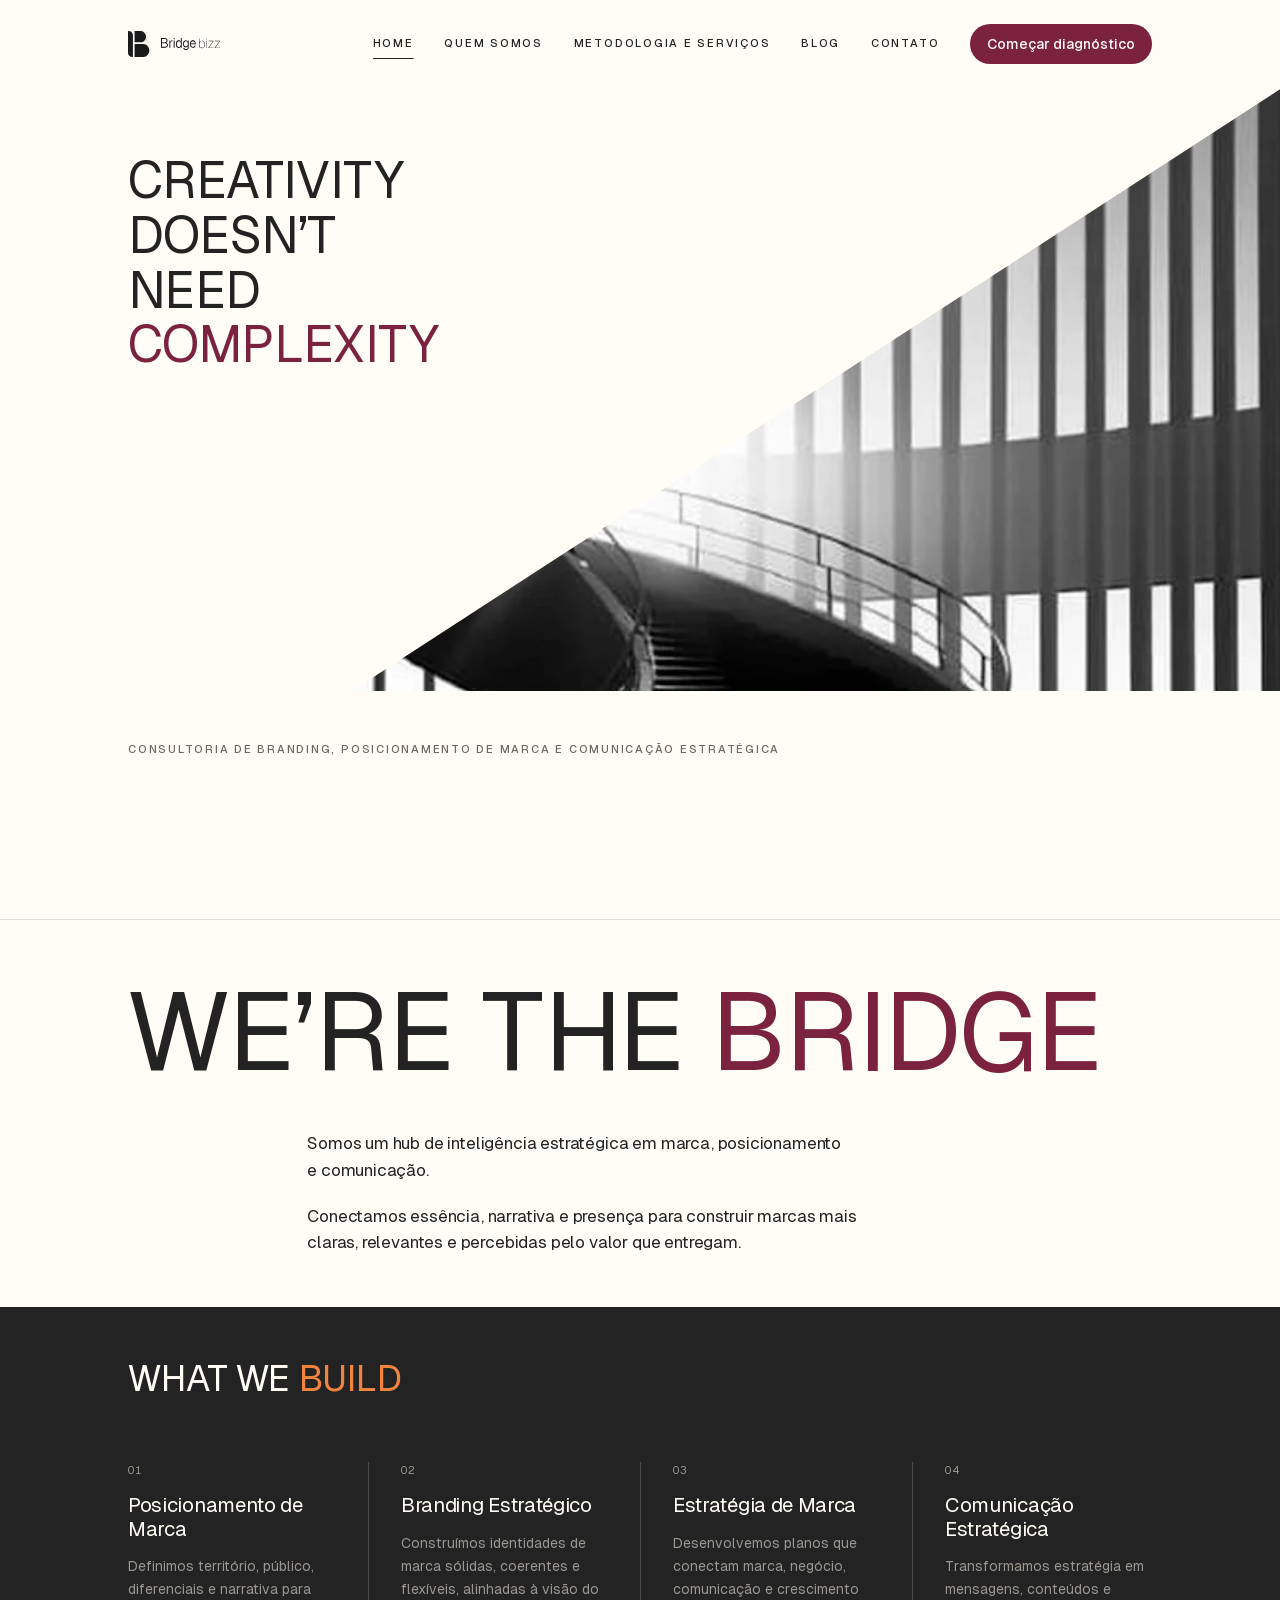
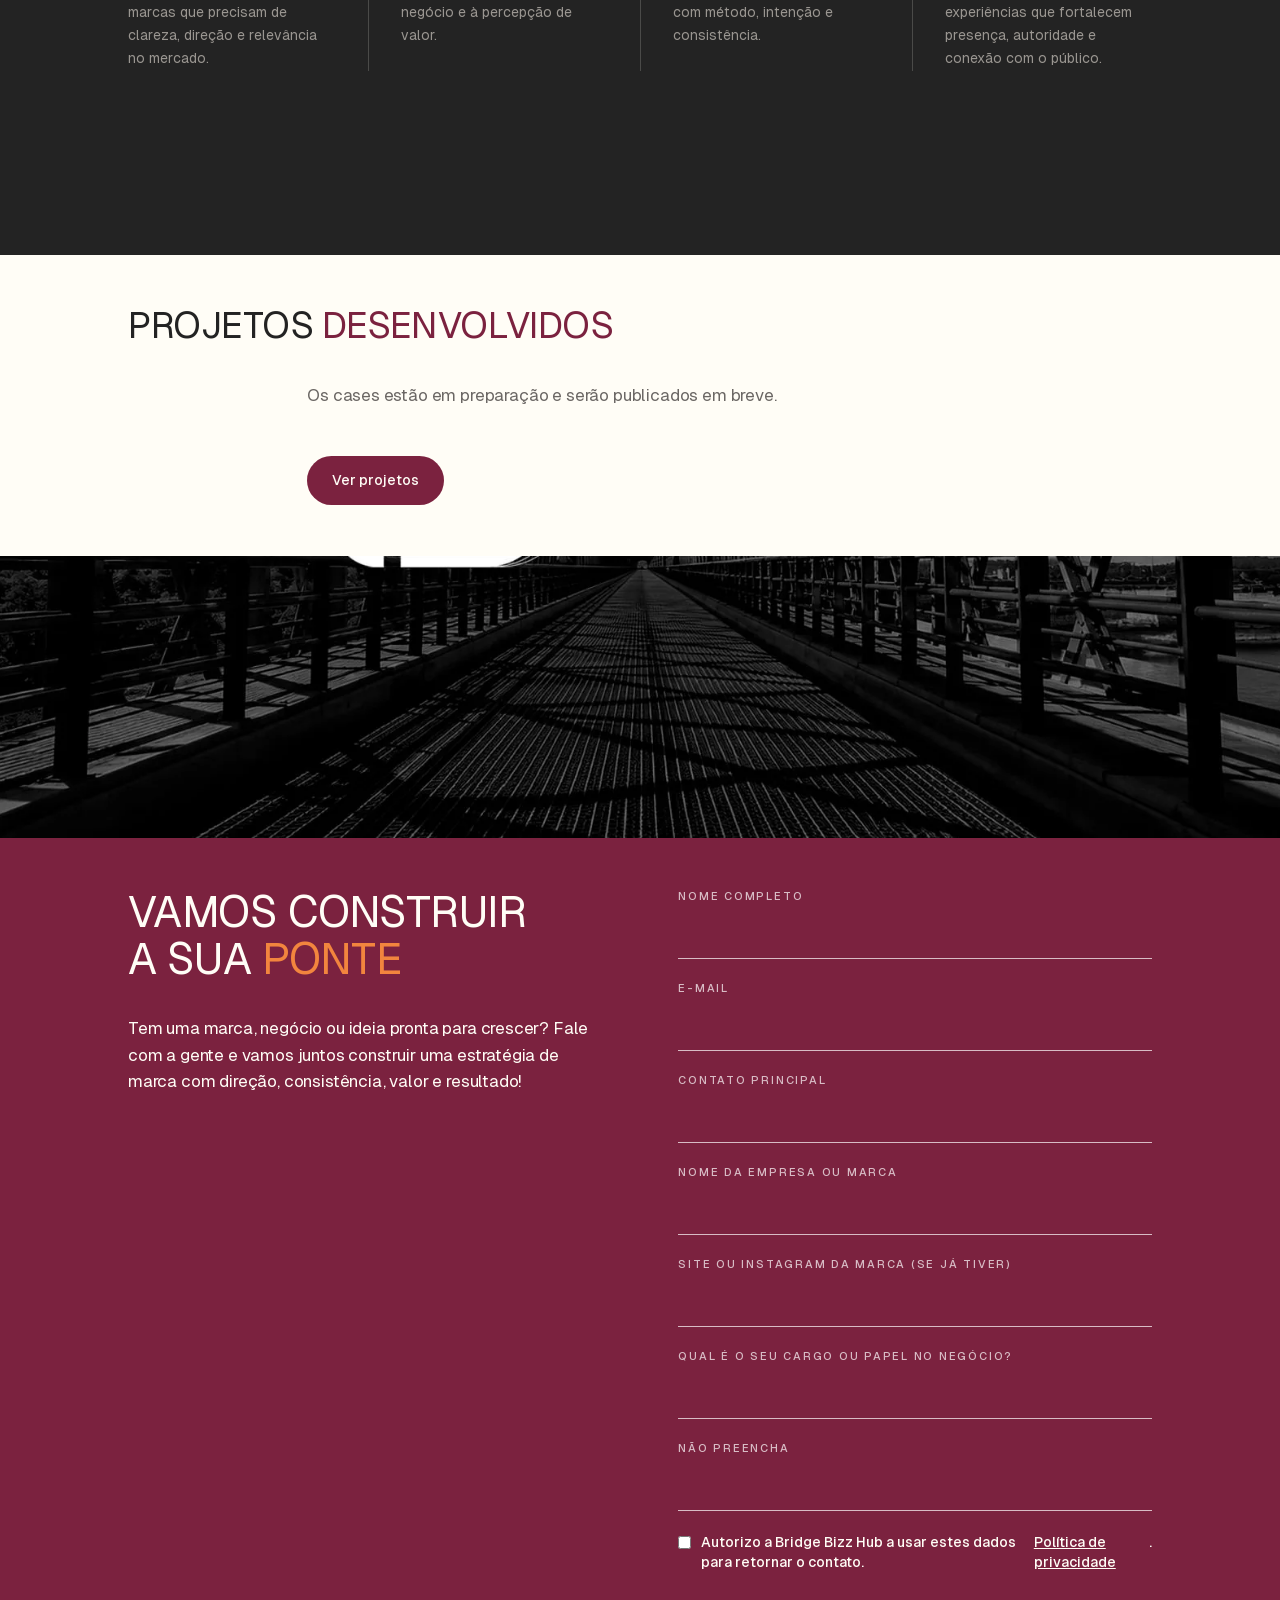
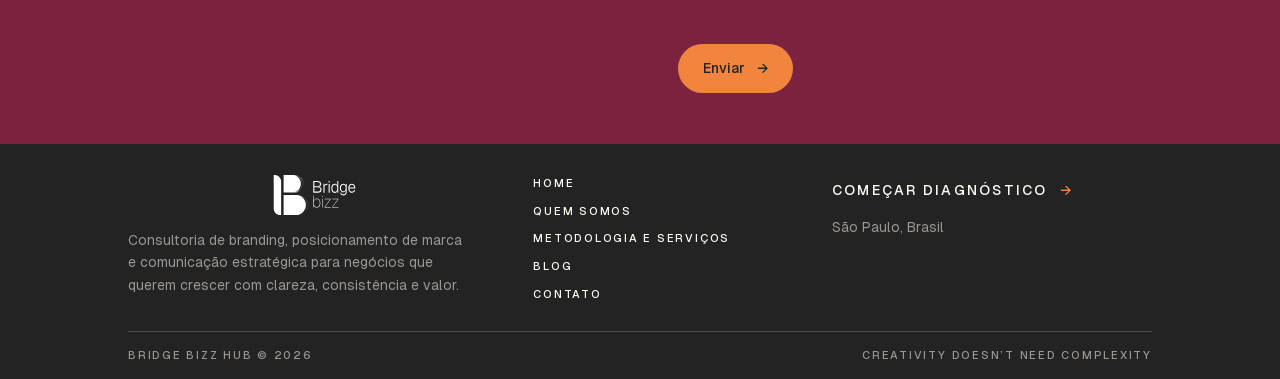
==== commit f552152e: "feat: CMS em Supabase — copy, imagens, blog, mensagens e usuários Caminho mais simples que atende os" ====
--- a/index.html
+++ b/index.html
@@ -46,11 +46,11 @@
   <section class="hero surface-light" aria-labelledby="hero-title">
     <div class="hero__media" data-reveal>
       <img src="assets/img/hero.webp" width="900" height="1080" fetchpriority="high"
-           alt="Plano de concreto cortado por sombra dura, com um vão escuro revelando uma escada.">
+           alt="Plano de concreto cortado por sombra dura, com um vão escuro revelando uma escada." data-cms="s1.img1">
     </div>
     <div class="wrap">
       <div class="hero__text">
-        <h1 class="display display--hero" id="hero-title" data-reveal>
+        <h1 class="display display--hero" id="hero-title" data-reveal data-cms="s1.h11">
           Creativity<br>Doesn’t<br>Need<br><em>Complexity</em>
         </h1>
       </div>
@@ -62,10 +62,10 @@
        a imagem cobriria o texto. -->
   <section class="section surface-light">
     <div class="wrap">
-      <p class="label label--muted" data-reveal style="margin-bottom:clamp(1.25rem,2.4vw,2rem)">
+      <p class="label label--muted" data-reveal style="margin-bottom:clamp(1.25rem,2.4vw,2rem)" data-cms="s2.p1">
         Consultoria de branding, posicionamento de marca e comunicação estratégica
       </p>
-      <p class="lead indent" data-reveal style="max-width:54ch">
+      <p class="lead indent" data-reveal style="max-width:54ch" data-cms="s2.p2">
         A Bridge Bizz Hub ajuda marcas e negócios em crescimento a transformar
         essência, estratégia e comunicação em presença clara, consistente e relevante.
       </p>
@@ -77,12 +77,12 @@
   <!-- ------------------------------------------- 01. we're the bridge -- -->
   <section class="section surface-light" aria-labelledby="bridge-title">
     <div class="wrap">
-      <h2 class="display display--statement" id="bridge-title" data-reveal>We’re the <em>Bridge</em></h2>
+      <h2 class="display display--statement" id="bridge-title" data-reveal data-cms="s3.h21">We’re the <em>Bridge</em></h2>
       <!-- Bloco único, não duas colunas com filete: o filete afirma itens
            coordenados, e a 768px cada coluna dava 34 caracteres por linha. -->
       <div class="indent" style="margin-top:clamp(1.75rem,3vw,2.5rem);max-width:52ch;display:grid;gap:1.25rem">
-        <p class="lead" data-reveal>Somos um hub de inteligência estratégica em marca, posicionamento e comunicação.</p>
-        <p class="lead" data-reveal>Conectamos essência, narrativa e presença para construir marcas mais claras, relevantes e percebidas pelo valor que entregam.</p>
+        <p class="lead" data-reveal data-cms="s3.p1">Somos um hub de inteligência estratégica em marca, posicionamento e comunicação.</p>
+        <p class="lead" data-reveal data-cms="s3.p2">Conectamos essência, narrativa e presença para construir marcas mais claras, relevantes e percebidas pelo valor que entregam.</p>
       </div>
     </div>
   </section>
@@ -91,38 +91,38 @@
   <section class="section section--roomy surface-dark" aria-labelledby="build-title">
     <div class="wrap">
       <h2 class="display" id="build-title" data-reveal
-          style="margin-bottom:clamp(2.5rem,5vw,4rem)">What We <em>Build</em></h2>
+          style="margin-bottom:clamp(2.5rem,5vw,4rem)" data-cms="s4.h21">What We <em>Build</em></h2>
       <div class="cols cols--ruled">
 
         <article class="pillar" data-reveal>
           <p class="pillar__n">01</p>
-          <h3 class="h3">Posicionamento de Marca</h3>
-          <p class="pillar__body">Definimos território, público, diferenciais e narrativa para marcas que precisam de clareza, direção e relevância no mercado.</p>
+          <h3 class="h3" data-cms="s4.h31">Posicionamento de Marca</h3>
+          <p class="pillar__body" data-cms="s4.p1">Definimos território, público, diferenciais e narrativa para marcas que precisam de clareza, direção e relevância no mercado.</p>
         </article>
 
         <article class="pillar" data-reveal>
           <p class="pillar__n">02</p>
-          <h3 class="h3">Branding Estratégico</h3>
-          <p class="pillar__body">Construímos identidades de marca sólidas, coerentes e flexíveis, alinhadas à visão do negócio e à percepção de valor.</p>
+          <h3 class="h3" data-cms="s4.h32">Branding Estratégico</h3>
+          <p class="pillar__body" data-cms="s4.p2">Construímos identidades de marca sólidas, coerentes e flexíveis, alinhadas à visão do negócio e à percepção de valor.</p>
         </article>
 
         <article class="pillar" data-reveal>
           <p class="pillar__n">03</p>
-          <h3 class="h3">Estratégia de Marca</h3>
-          <p class="pillar__body">Desenvolvemos planos que conectam marca, negócio, comunicação e crescimento com método, intenção e consistência.</p>
+          <h3 class="h3" data-cms="s4.h33">Estratégia de Marca</h3>
+          <p class="pillar__body" data-cms="s4.p3">Desenvolvemos planos que conectam marca, negócio, comunicação e crescimento com método, intenção e consistência.</p>
         </article>
 
         <article class="pillar" data-reveal>
           <p class="pillar__n">04</p>
-          <h3 class="h3">Comunicação Estratégica</h3>
-          <p class="pillar__body">Transformamos estratégia em mensagens, conteúdos e experiências que fortalecem presença, autoridade e conexão com o público.</p>
+          <h3 class="h3" data-cms="s4.h34">Comunicação Estratégica</h3>
+          <p class="pillar__body" data-cms="s4.p4">Transformamos estratégia em mensagens, conteúdos e experiências que fortalecem presença, autoridade e conexão com o público.</p>
         </article>
 
       </div>
       <!-- Um destino real com nome visível, no lugar de 4 setas nuas que
            prometiam 4 destinos diferentes e iam todas para a mesma página. -->
-      <p data-reveal style="margin-top:clamp(2rem,4vw,3rem)">
-        <a class="link link--label" href="metodologia.html"><span>Ver metodologia e serviços</span><span class="arrow" aria-hidden="true">&#8594;</span></a>
+      <p data-reveal style="margin-top:clamp(2rem,4vw,3rem)" data-cms="s4.p5">
+        <a class="link link--label" href="metodologia.html" data-cms="s4.a1"><span>Ver metodologia e serviços</span><span class="arrow" aria-hidden="true">&#8594;</span></a>
       </p>
     </div>
   </section>
@@ -132,18 +132,18 @@
        Enquanto isso, a seção leva para a página de projetos. -->
   <section class="section surface-light" aria-labelledby="work-title">
     <div class="wrap">
-      <h2 class="display" id="work-title" data-reveal>Projetos <em>desenvolvidos</em></h2>
-      <p class="lead muted indent" data-reveal style="max-width:46ch;margin-top:clamp(1.5rem,3vw,2.25rem)">
+      <h2 class="display" id="work-title" data-reveal data-cms="s5.h21">Projetos <em>desenvolvidos</em></h2>
+      <p class="lead muted indent" data-reveal style="max-width:46ch;margin-top:clamp(1.5rem,3vw,2.25rem)" data-cms="s5.p1">
         Os cases estão em preparação e serão publicados em breve.
       </p>
-      <p class="indent" data-reveal style="margin-top:clamp(2rem,4vw,3rem)">
-        <a class="btn" href="work.html">Ver projetos</a>
+      <p class="indent" data-reveal style="margin-top:clamp(2rem,4vw,3rem)" data-cms="s5.p2">
+        <a class="btn" href="work.html" data-cms="s5.a1">Ver projetos</a>
       </p>
     </div>
   </section>
 
   <section class="band" aria-hidden="true">
-    <img src="assets/img/band-bridge.webp" width="1920" height="346" loading="lazy" alt="">
+    <img src="assets/img/band-bridge.webp" width="1920" height="346" loading="lazy" alt="" data-cms="s6.img1">
   </section>
 
   <!-- ------------------------------------------------- 04. formulário -- -->
@@ -151,8 +151,8 @@
     <div class="wrap">
       <div class="cols cols--2" style="gap:clamp(2.5rem,6vw,5rem);align-items:start">
         <div>
-          <h2 class="display display--cta" id="form-title" data-reveal>Vamos construir<br>a sua <em>ponte</em></h2>
-          <p class="lead" data-reveal style="margin-top:clamp(1.5rem,3vw,2rem);max-width:42ch">
+          <h2 class="display display--cta" id="form-title" data-reveal data-cms="s7.h21">Vamos construir<br>a sua <em>ponte</em></h2>
+          <p class="lead" data-reveal style="margin-top:clamp(1.5rem,3vw,2rem);max-width:42ch" data-cms="s7.p1">
             Tem uma marca, negócio ou ideia pronta para crescer? Fale com a gente e vamos
             juntos construir uma estratégia de marca com direção, consistência, valor e resultado!
           </p>
@@ -161,31 +161,41 @@
         <!-- PREENCHER: definir o endpoint do formulário (Formspree, Basin, Vercel Function…).
              Sem `action`, o envio não sai do navegador. -->
         <form class="form" method="post" data-reveal>
-          <p class="field">
+          <p class="field" data-cms="s7.p2">
             <label for="f-nome">Nome completo</label>
             <input id="f-nome" name="nome" type="text" autocomplete="name" required>
           </p>
-          <p class="field">
+          <p class="field" data-cms="s7.p3">
             <label for="f-email">E-mail</label>
             <input id="f-email" name="email" type="email" autocomplete="email" required>
           </p>
-          <p class="field">
+          <p class="field" data-cms="s7.p4">
             <label for="f-contato">Contato principal</label>
             <input id="f-contato" name="contato" type="tel" autocomplete="tel" required>
           </p>
-          <p class="field">
+          <p class="field" data-cms="s7.p5">
             <label for="f-empresa">Nome da empresa ou marca</label>
             <input id="f-empresa" name="empresa" type="text" autocomplete="organization" required>
           </p>
-          <p class="field">
+          <p class="field" data-cms="s7.p6">
             <label for="f-site">Site ou Instagram da marca <span class="muted">(se já tiver)</span></label>
             <input id="f-site" name="site" type="text" autocomplete="url">
           </p>
-          <p class="field">
+          <p class="field" data-cms="s7.p7">
             <label for="f-cargo">Qual é o seu cargo ou papel no negócio?</label>
             <input id="f-cargo" name="cargo" type="text" autocomplete="organization-title" required>
           </p>
-          <button class="btn" type="submit">Enviar</button>
+          <p class="field" hidden aria-hidden="true">
+            <label for="f-gotcha-index">Não preencha</label>
+            <input id="f-gotcha-index" name="_gotcha" type="text" tabindex="-1" autocomplete="off">
+          </p>
+          <p class="field field--check">
+            <label><input name="consentimento" type="checkbox" required>
+              Autorizo a Bridge Bizz Hub a usar estes dados para retornar o contato.
+              <a href="privacidade.html">Política de privacidade</a>.</label>
+          </p>
+          <p class="form__aviso" data-form-aviso role="status" aria-live="polite"></p>
+          <button class="btn" type="submit">Enviar<span class="arrow" aria-hidden="true">&#8594;</span></button>
         </form>
       </div>
     </div>
@@ -222,6 +232,8 @@
 </footer>
 <!-- ========== /SHARED: footer ========== -->
 
+<script>window.BB_CMS={url:"",anon:""}; /* PREENCHER: URL e chave anon do projeto Supabase */</script>
+<script src="assets/js/cms.js" defer></script>
 <script src="assets/js/main.js" defer></script>
 </body>
 </html>
--- a/assets/css/style.css
+++ b/assets/css/style.css
@@ -662,6 +662,17 @@
   caret-color: var(--fg);
 }
 .form .btn { justify-self: start; margin-top: .5rem; }
+/* Retorno do envio e consentimento LGPD */
+.form__aviso { font-size: var(--fs-sm); min-height: 1.25rem; }
+.form__aviso[data-estado='ok']   { color: var(--bb-purple); }
+.form__aviso[data-estado='erro'] { color: #A8290F; }
+.surface-purple .form__aviso[data-estado='ok'],
+.surface-purple .form__aviso[data-estado='erro'] { color: var(--bb-white); }
+.field--check label {
+  display: flex; gap: .625rem; align-items: start;
+  font-size: var(--fs-sm); text-transform: none; letter-spacing: 0; color: inherit;
+}
+.field--check input { width: auto; margin-top: .2rem; }
 
 /* Marcador de conteúdo pendente do cliente */
 .todo {
